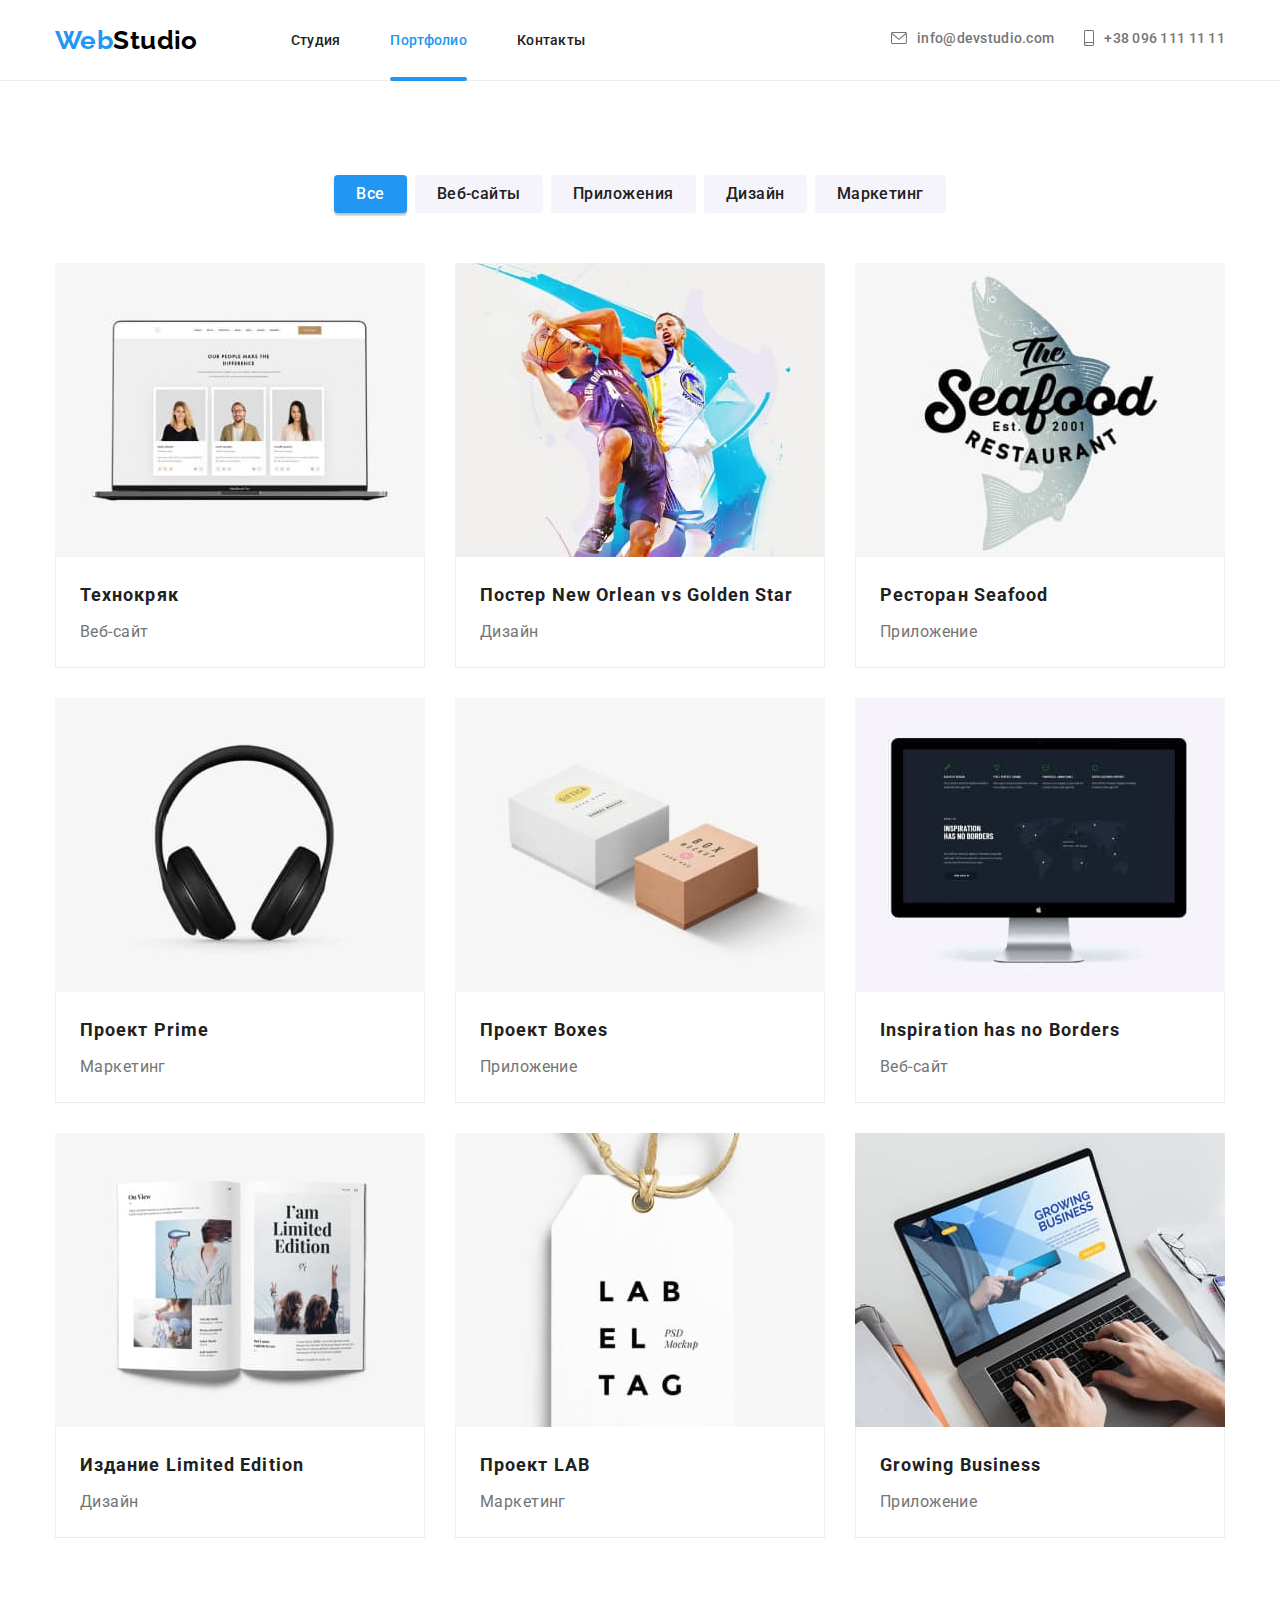
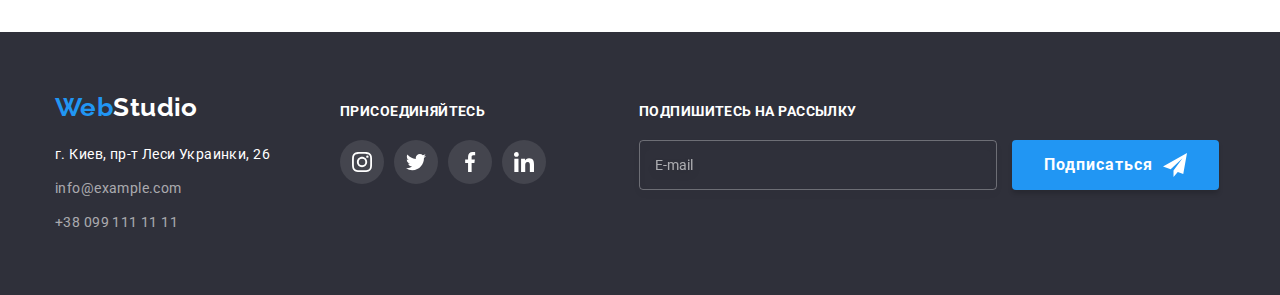
==== portfolio.html @ 34c6ae7d "cloned hw7" ====
<!DOCTYPE html>
<html lang="en">
  <head>
    <meta charset="UTF-8" />
    <meta http-equiv="X-UA-Compatible" content="IE=edge" />
    <meta name="viewport" content="width=device-width, initial-scale=1.0" />
    <title>Portfolio</title>
    <link rel="preconnect" href="https://fonts.googleapis.com" />
    <link rel="preconnect" href="https://fonts.gstatic.com" crossorigin />
    <link
      href="https://fonts.googleapis.com/css2?family=Raleway:wght@700&family=Roboto:wght@400;500;700;900&display=swap"
      rel="stylesheet"
    />
    <link
      rel="stylesheet"
      href="https://cdnjs.cloudflare.com/ajax/libs/modern-normalize/1.1.0/modern-normalize.min.css"
    />
    <link rel="stylesheet" href="./css/portfolio.min.css" />
  </head>
  <body>
    <!-- header -->
    <header class="header">
      <div class="container container-flex">
        <!-- logo and navigation-->
        <nav class="nav container-flex">
          <a class="logo" href="./index.html"
            ><span class="logo_accent">Web</span>Studio</a
          >

          <ul class="nav__list list">
            <li class="nav__item">
              <a class="nav__link" href="./index.html">Студия</a>
            </li>
            <li class="nav__item">
              <a class="nav__link nav__link_current" href="./portfolio.html"
                >Портфолио</a
              >
            </li>
            <li class="nav__item">
              <a class="nav__link" href="#">Контакты</a>
            </li>
          </ul>
        </nav>

        <!-- contacts -->
        <ul class="contacts list">
          <li class="contacts__item">
            <a class="contacts__link" href="mailto:info@devstudio.com">
              <svg class="contacts__icon" width="16" height="12">
                <use href="./images/symbol-defs.svg#envelope"></use>
              </svg>
              info@devstudio.com</a
            >
          </li>
          <li class="contacts__item">
            <a class="contacts__link" href="tel:+380961111111"
              ><svg class="contacts__icon" width="10" height="16">
                <use href="./images/symbol-defs.svg#smartphone"></use>
              </svg>
              +38 096 111 11 11</a
            >
          </li>
        </ul>
      </div>
    </header>

    <!-- main -->
    <main>
      <section class="section">
        <div class="container">
          <h1 class="visually-hidden">Портфолио</h1>
          <!-- filter buttons -->
          <ul class="filter__list list flex-cards">
            <li class="filter__item">
              <button class="button button_secondary active" type="button">
                Все
              </button>
            </li>
            <li class="filter__item">
              <button class="button button_secondary" type="button">
                Веб-сайты
              </button>
            </li>
            <li class="filter__item">
              <button class="button button_secondary" type="button">
                Приложения
              </button>
            </li>
            <li class="filter__item">
              <button class="button button_secondary" type="button">
                Дизайн
              </button>
            </li>
            <li class="filter__item">
              <button class="button button_secondary" type="button">
                Маркетинг
              </button>
            </li>
          </ul>

          <!-- galery -->
          <ul class="galery__list list flex-cards">
            <li class="galery__item">
              <a class="galery__link" href="">
                <div class="galery__thumb">
                  <img
                    class="galery__img"
                    src="./images/portfolio/img-technokryak.jpg"
                    alt="Ноутбук с открытым веб-сайтом Технокряк"
                    width="370"
                  />
                  <div class="galery__overlay overlay-galery">
                    <p class="overlay-galery__text">
                      Ресурс предлагает комплексные предложения с разным уровнем
                      функционала и сервисов. Все это позволит посетителю
                      получить исчерпывающие сведения о компании или частном
                      лице.
                    </p>
                  </div>
                </div>
                <div class="galery__desc">
                  <h2 class="galery__title">Технокряк</h2>
                  <p class="galery__text">Веб-сайт</p>
                </div>
              </a>
            </li>
            <li class="galery__item">
              <a class="galery__link" href="">
                <div class="galery__thumb">
                  <img
                    class="galery__img"
                    src="./images/portfolio/img-poster-new-orlean.jpg"
                    alt="Два баскетболиста из Нового Орлеана и Голден Стар борятся за мяч"
                    width="370"
                  />
                  <div class="galery__overlay overlay-galery">
                    <p class="overlay-galery__text">
                      Lorem ipsum dolor, sit amet consectetur adipisicing elit.
                      Impedit eveniet molestias saepe eius laborum, autem,
                      ducimus incidunt consequatur, voluptatem mollitia nisi?
                    </p>
                  </div>
                </div>
                <div class="galery__desc">
                  <h2 class="galery__title">
                    Постер New Orlean vs Golden Star
                  </h2>
                  <p class="galery__text">Дизайн</p>
                </div>
              </a>
            </li>
            <li class="galery__item">
              <a class="galery__link" href="">
                <div class="galery__thumb">
                  <img
                    class="galery__img"
                    src="./images/portfolio/img-seafood.jpg"
                    alt="Логотип ресторана Seafood на фоне рыбы"
                    width="370"
                  />
                  <div class="galery__overlay overlay-galery">
                    <p class="overlay-galery__text">
                      Lorem ipsum dolor sit, amet consectetur adipisicing elit.
                      Dignissimos facere quaerat ratione nam aut voluptatibus
                      maxime, magnam error recusandae ad! Quasi dignissimos
                      harum possimus eius?
                    </p>
                  </div>
                </div>
                <div class="galery__desc">
                  <h2 class="galery__title">Ресторан Seafood</h2>
                  <p class="galery__text">Приложение</p>
                </div>
              </a>
            </li>
            <li class="galery__item">
              <a class="galery__link" href="">
                <div class="galery__thumb">
                  <img
                    class="galery__img"
                    src="./images/portfolio/img-prime.jpg"
                    alt="Черные накладные наушники"
                    width="370"
                  />
                  <div class="galery__overlay overlay-galery">
                    <p class="overlay-galery__text">
                      Ресурс предлагает комплексные предложения с разным уровнем
                      функционала и сервисов. Все это позволит посетителю
                      получить исчерпывающие сведения о компании или частном
                      лице.
                    </p>
                  </div>
                </div>
                <div class="galery__desc">
                  <h2 class="galery__title">Проект Prime</h2>
                  <p class="galery__text">Маркетинг</p>
                </div>
              </a>
            </li>
            <li class="galery__item">
              <a class="galery__link" href="">
                <div class="galery__thumb">
                  <img
                    class="galery__img"
                    src="./images/portfolio/img-boxes.jpg"
                    alt="Две коробки Boxes, белая и коричневая"
                    width="370"
                  />
                  <div class="galery__overlay overlay-galery">
                    <p class="overlay-galery__text">
                      Ресурс предлагает комплексные предложения с разным уровнем
                      функционала и сервисов. Все это позволит посетителю
                      получить исчерпывающие сведения о компании или частном
                      лице.
                    </p>
                  </div>
                </div>
                <div class="galery__desc">
                  <h2 class="galery__title">Проект Boxes</h2>
                  <p class="galery__text">Приложение</p>
                </div>
              </a>
            </li>
            <li class="galery__item">
              <a class="galery__link" href="">
                <div class="galery__thumb">
                  <img
                    class="galery__img"
                    src="./images/portfolio/img-inspiration.jpg"
                    alt="Моноблок с открым веб-сайтом Inspiration has no Borders"
                    width="370"
                  />
                  <div class="galery__overlay overlay-galery">
                    <p class="overlay-galery__text">
                      Ресурс предлагает комплексные предложения с разным уровнем
                      функционала и сервисов. Все это позволит посетителю
                      получить исчерпывающие сведения о компании или частном
                      лице.
                    </p>
                  </div>
                </div>
                <div class="galery__desc">
                  <h2 class="galery__title">Inspiration has no Borders</h2>
                  <p class="galery__text">Веб-сайт</p>
                </div>
              </a>
            </li>
            <li class="galery__item">
              <a class="galery__link" href="">
                <div class="galery__thumb">
                  <img
                    class="galery__img"
                    src="./images/portfolio/img-limited-edition.jpg"
                    alt="Разворот журнала Limited Edition"
                    width="370"
                  />
                  <div class="galery__overlay overlay-galery">
                    <p class="overlay-galery__text">
                      Ресурс предлагает комплексные предложения с разным уровнем
                      функционала и сервисов. Все это позволит посетителю
                      получить исчерпывающие сведения о компании или частном
                      лице.
                    </p>
                  </div>
                </div>
                <div class="galery__desc">
                  <h2 class="galery__title">Издание Limited Edition</h2>
                  <p class="galery__text">Дизайн</p>
                </div>
              </a>
            </li>
            <li class="galery__item">
              <a class="galery__link" href="">
                <div class="galery__thumb">
                  <img
                    class="galery__img"
                    src="./images/portfolio/img-lab.jpg"
                    alt="Белая бирка LAB EL TAG"
                    width="370"
                  />
                  <div class="galery__overlay overlay-galery">
                    <p class="overlay-galery__text">
                      Lorem ipsum dolor sit amet consectetur adipisicing elit.
                      Mollitia asperiores optio dicta dolorem veritatis
                      provident nemo illo, velit perspiciatis nobis id eos,
                      repellat inventore ipsa.
                    </p>
                  </div>
                </div>
                <div class="galery__desc">
                  <h2 class="galery__title">Проект LAB</h2>
                  <p class="galery__text">Маркетинг</p>
                </div>
              </a>
            </li>
            <li class="galery__item">
              <a class="galery__link" href="">
                <div class="galery__thumb">
                  <img
                    class="galery__img"
                    src="./images/portfolio/img-growing.jpg"
                    alt="Человек работает за ноутбуком с открытым приложением Growing Business"
                    width="370"
                  />
                  <div class="galery__overlay overlay-galery">
                    <p class="overlay-galery__text">
                      Lorem ipsum dolor sit amet consectetur adipisicing elit.
                      Asperiores vero, molestiae dolores doloribus pariatur iste
                      atque quam tempore deleniti earum?
                    </p>
                  </div>
                </div>
                <div class="galery__desc">
                  <h2 class="galery__title">Growing Business</h2>
                  <p class="galery__text">Приложение</p>
                </div>
              </a>
            </li>
          </ul>
        </div>
      </section>
    </main>

    <!-- footer -->
    <footer class="footer">
      <div class="container container-flex container-footer">
        <!-- logo-footer -->
        <div class="address-wrapper">
          <a class="logo footer__logo" href="/"
            ><span class="logo_accent">Web</span>Studio</a
          >

          <!-- contact information -->
          <address class="address">
            <ul class="address__list list">
              <li class="address__item">
                <a
                  class="address__link address__link_geo"
                  href="https://goo.gl/maps/iMKgxrzqZL7RTVhf6"
                  target="_blank"
                  rel="noopener noreferrer"
                >
                  г. Киев, пр-т Леси Украинки, 26</a
                >
              </li>
              <li class="address__item">
                <a
                  class="address__link address__link_cont"
                  href="mailto:info@example.com"
                  >info@example.com</a
                >
              </li>
              <li class="address__item">
                <a
                  class="address__link address__link_cont"
                  href="tel:+380991111111"
                  >+38 099 111 11 11</a
                >
              </li>
            </ul>
          </address>
        </div>

        <!-- join -->
        <div class="join">
          <b class="join__title">ПРИСОЕДИНЯЙТЕСЬ</b>
          <ul class="socials footer__socials list">
            <li class="socials__item">
              <a class="socials__link socials__link_footer" href="#">
                <svg class="socials__icon socials__icon_footer">
                  <use href="./images/symbol-defs.svg#instagram"></use>
                </svg>
              </a>
            </li>
            <li class="socials__item">
              <a class="socials__link socials__link_footer" href="#">
                <svg class="socials__icon socials__icon_footer">
                  <use href="./images/symbol-defs.svg#twitter"></use>
                </svg>
              </a>
            </li>
            <li class="socials__item">
              <a class="socials__link socials__link_footer" href="#">
                <svg class="socials__icon socials__icon_footer">
                  <use href="./images/symbol-defs.svg#facebook"></use>
                </svg>
              </a>
            </li>
            <li class="socials__item">
              <a class="socials__link socials__link_footer" href="#">
                <svg class="socials__icon socials__icon_footer">
                  <use href="./images/symbol-defs.svg#linkedin"></use>
                </svg>
              </a>
            </li>
          </ul>
        </div>

        <!-- subscribe -->
        <form class="subscribe">
          <b class="join__title subscribe-title">Подпишитесь на рассылку</b>
          <label class="visually-hidden" for="subscribe_mail">E-mail</label>
          <input
            class="subscribe__input"
            name="subscribe_mail"
            id="subscribe_mail"
            type="email"
            required
            placeholder="E-mail"
          />
          <button class="button button_primary subscribe-button" type="submit">
            Подписаться
            <svg class="subscribe-button__icon" width="24" height="24">
              <use href="./images/symbol-defs.svg#plane"></use>
            </svg>
          </button>
        </form>
      </div>
    </footer>
  </body>
</html>
---- css/portfolio.min.css ----
:root{--primary-text-color: #757575;--secondary-text-color: #212121;--accent-color: #2196f3;--main-white-color: #ffffff;--primary-background-color: #2f303a;--secondary-background-color: #f5f4fa;--address-cont-color: rgba(255, 255, 255, 0.6);--primary-logo-color: #000000;--header-border: #ececec;--socials-color: #afb1b8;--timing-function: 250ms cubic-bezier(0.4, 0, 0.2, 1)}.visually-hidden{position:absolute;width:1px;height:1px;margin:-1px;border:0;padding:0;white-space:nowrap;clip-path:inset(100%);clip:rect(0 0 0 0);overflow:hidden}body{font-family:"Roboto",roboto,-apple-system,BlinkMacSystemFont,avenir next,avenir,segoe ui,helvetica neue,helvetica,Cantarell,Ubuntu,noto,arial,sans-serif;font-size:14px;letter-spacing:.03em;background-color:var(--main-white-color);color:var(--primary-text-color)}p,h1,h2,h3{margin:0;padding:0;border:0}.list{margin-top:0;margin-bottom:0;padding-left:0;list-style:none}.flex-cards{display:flex;flex-wrap:wrap;gap:30px}.container{width:1200px;margin:0 auto;padding:0 15px}.container-flex{display:flex;align-items:center}.section{padding:94px 0}.section-title{margin-bottom:50px;font-weight:700;font-size:36px;line-height:1.1666666667;text-align:center;color:var(--secondary-text-color)}.backdrop{position:fixed;top:0;left:0;width:100%;height:100%;overflow-y:scroll;opacity:1;background-color:rgba(0,0,0,.4);transition:opacity var(--timing-function),visibility var(--timing-function)}.backdrop.is-hidden{opacity:0;visibility:hidden;pointer-events:none}.modal{position:absolute;top:50%;left:50%;transform:translate(-50%, -50%) scale(1);width:528px;min-height:581px;background-color:#fff;box-shadow:0px 1px 3px rgba(0,0,0,.12),0px 1px 1px rgba(0,0,0,.14),0px 2px 1px rgba(0,0,0,.2);border-radius:4px;transition:transform var(--timing-function)}.backdrop.is-hidden .modal{transform:translate(-50%, -50%) scale(1.1)}.callback-form{padding:40px}.callback-form__title{display:inline-block;margin-bottom:12px;font-weight:700;font-size:20px;line-height:1.5;text-align:center;color:var(--secondary-text-color)}.callback-form__item{position:relative;margin-bottom:10px;display:flex;flex-direction:column}.callback-form__label{width:100%;margin-bottom:4px;font-weight:400;font-size:12px;line-height:1.1666666667;letter-spacing:.01em;color:var(--primary-text-color)}.callback-form__icon{position:absolute;bottom:11px;left:12px;fill:var(--secondary-text-color);transition:fill var(--timing-function)}.callback-form__input:focus+.callback-form__icon{fill:#2196f3}.callback-form__input{width:100%;padding:12px 16px 12px 42px;border:1px solid rgba(33,33,33,.2);border-radius:4px;transition:border-color var(--timing-function)}.callback-form__input:focus{border-color:var(--accent-color);outline:rgba(0,0,0,0)}.callback-form__textarea{resize:none;padding-left:16px}.callback-form__textarea::placeholder{font-size:14px;line-height:1.1428571429;letter-spacing:.01em;color:rgba(117,117,117,.5)}.policy-checkbox{flex-direction:row;align-items:center;margin-top:20px}.callback-form__check-icon{position:absolute;top:50%;left:13px;transform:translateY(-50%);width:16px;height:15px;cursor:pointer;opacity:0;transition:opacity var(--timing-function)}.policy-checkbox__input:checked+.policy-checkbox__label>.callback-form__check-icon{opacity:1}.policy-checkbox__label{display:inline-flex;align-items:center;margin:0;padding-left:13px;font-size:14px;line-height:1.7142857143;color:var(--primary-text-color)}.policy-checkbox__label::before{content:"";display:inline-block;width:16px;height:15px;margin-right:8.38px;border:1.8px solid var(--secondary-text-color);border-radius:2px;transition:border-color var(--timing-function)}.policy-checkbox__input:checked+.policy-checkbox__label::before{border-color:var(--accent-color)}.policy-checkbox__input:focus-visible~.policy-checkbox__label::before{outline:2px solid rgba(5,34,195,.7)}.policy-checkbox__link{position:relative;padding-left:3.5px;border-bottom:1px solid var(--accent-color);color:var(--accent-color);font-size:14px;line-height:1.7142857143;text-decoration:none;transition:color var(--timing-function)}.policy-checkbox__link:hover,.policy-checkbox__link:focus{color:var(--secondary-text-color)}.policy-checkbox__link:before{content:"";position:absolute;left:0;bottom:-2px;display:block;width:100%;height:4px;background-color:var(--main-white-color);transform-origin:center;transform:scale(1);transition:transform var(--timing-function)}.policy-checkbox__link:hover:before,.policy-checkbox__link:focus:before{transform:scale(0)}.button{display:inline-block;font-family:inherit;font-weight:700;font-size:16px;line-height:1.875;text-align:center;letter-spacing:.06em;color:var(--secondary-text-color);background-color:var(--main-white-color);border:none;border-radius:4px;cursor:pointer}.button_primary{padding:10px 32px;color:var(--main-white-color);background-color:var(--accent-color);box-shadow:0px 4px 4px rgba(0,0,0,.15);transition:box-shadow var(--timing-function),background-color var(--timing-function)}.button_primary:hover,.button_primary:focus{background-color:#188ce8;box-shadow:0px 4px 4px rgba(0,0,0,.25)}.button_secondary{padding:6px 22px;font-weight:500;font-size:16px;line-height:1.625;text-align:center;letter-spacing:.03em;color:var(--secondary-text-color);background-color:var(--secondary-background-color);transition:box-shadow var(--timing-function),background-color var(--timing-function),color var(--timing-function)}.button_secondary:hover,.button_secondary:focus{color:var(--main-white-color);background-color:var(--accent-color);box-shadow:0px 3px 1px rgba(0,0,0,.1),0px 1px 2px rgba(0,0,0,.08),0px 2px 2px rgba(0,0,0,.12)}.button_secondary.active{color:var(--main-white-color);background-color:var(--accent-color);box-shadow:0px 3px 1px rgba(0,0,0,.1),0px 1px 2px rgba(0,0,0,.08),0px 2px 2px rgba(0,0,0,.12)}.modal__close-btn{position:absolute;top:8px;right:8px;display:flex;align-items:center;justify-content:center;height:30px;width:30px;padding:0;background-color:rgba(0,0,0,0);border:1px solid rgba(0,0,0,.1);border-radius:50px;cursor:pointer;transition:fill var(--timing-function)}.modal__close-btn:hover,.modal__close-btn:focus{fill:var(--accent-color)}.modal__button{display:flex;margin-top:30px;margin-right:auto;margin-left:auto;padding-left:55px;padding-right:55px}.socials{display:flex;justify-content:center;gap:10px;margin-top:16px}.socials__link{display:inline-flex;align-items:center;justify-content:center;width:44px;height:44px;border-radius:50%;transition:background-color var(--timing-function),fill var(--timing-function)}.socials__link:hover,.socials__link:focus{background-color:var(--accent-color);fill:var(--main-white-color)}.socials__link:hover .socials__icon,.socials__link:focus .socials__icon{fill:var(--main-white-color)}.socials__icon{width:20px;height:20px;fill:var(--socials-color)}.footer__socials{margin-top:20px}.socials__link_footer{background-color:rgba(255,255,255,.1);transition:background-color var(--timing-function)}.socials__link_footer:hover,.socials__link_footer:focus{background-color:var(--accent-color)}.socials__icon_footer{fill:var(--main-white-color)}.logo{text-decoration:none;font-family:"Raleway",roboto,-apple-system,BlinkMacSystemFont,avenir next,avenir,segoe ui,helvetica neue,helvetica,Cantarell,Ubuntu,noto,arial,sans-serif;font-weight:700;font-size:26px;line-height:1.1923076923;color:var(--primary-logo-color)}.footer__logo{color:var(--main-white-color)}.logo_accent{color:var(--accent-color)}.header{border-bottom:1px solid var(--header-border)}.nav__list{display:flex;margin-left:93px}.nav__item:not(:last-child){margin-right:50px}.nav__link{display:block;padding-top:32px;padding-bottom:32px;text-decoration:none;font-weight:500;font-size:14px;line-height:1.1428571429;letter-spacing:.02em;color:var(--secondary-text-color);transition:color var(--timing-function)}.nav__link:hover,.nav__link:focus{color:var(--accent-color)}.nav__link_current{position:relative;color:var(--accent-color)}.nav__link_current::after{content:"";position:absolute;right:0;bottom:-1px;width:100%;height:4px;background-color:var(--accent-color);border-radius:2px}.contacts{display:flex;margin-left:auto}.contacts__item:not(:last-child){margin-right:30px}.contacts__link{display:inline-flex;align-items:center;text-decoration:none;font-weight:500;font-size:14px;line-height:1.1428571429;letter-spacing:.02em;color:var(--primary-text-color);transition:color var(--timing-function)}.contacts__link:hover,.contacts__link:focus{color:var(--accent-color)}.contacts__icon{margin-right:10px;fill:#757575;transition:fill var(--timing-function)}.contacts__link:hover .contacts__icon,.contacts__link:focus .contacts__icon{fill:#2196f3}.filter__list{gap:8px;justify-content:center;margin-bottom:50px}.galery__link{flex-basis:calc((100% - 60px)/3);transition:box-shadow var(--timing-function)}.galery__link{display:block;text-decoration:none}.galery__link:hover,.galery__link:focus{box-shadow:0px 1px 1px rgba(0,0,0,.12),0px 4px 4px rgba(0,0,0,.06),1px 4px 6px rgba(0,0,0,.16)}.galery__thumb{position:relative;overflow:hidden}.galery__img{display:block}.galery__overlay{position:absolute;bottom:-1px;left:0;display:flex;justify-content:center;align-items:center;width:100%;height:calc(100% + 1px);padding:24px;background:rgba(33,150,243,.9);transform:translateY(100%);transition:transform var(--timing-function)}.galery__link:hover .galery__overlay,.galery__link:focus .galery__overlay{transform:translateY(0)}.overlay-galery__text{font-weight:400;font-size:18px;line-height:1.5555555556;color:var(--main-white-color)}.galery__desc{padding:20px 24px;border:1px solid #eee;border-top:none}.galery__title{margin-bottom:4px;font-size:18px;line-height:2;letter-spacing:.06em;color:var(--secondary-text-color)}.galery__text{font-size:16px;line-height:1.875;color:var(--primary-text-color)}.footer{padding:60px 0;background-color:#000;background-color:var(--primary-background-color)}.container-footer{align-items:baseline}.address{margin-top:20px}.address__item:not(:last-child){margin-bottom:10px}.address__link{text-decoration:none;line-height:1.71;font-style:normal;color:var(--address-cont-color);transition:color var(--timing-function)}.address__link_geo{color:var(--main-white-color)}.address__link_cont:hover,.address__link_cont:focus{color:var(--accent-color)}.join{margin-left:70px;margin-right:93px;margin-bottom:40px}.join__title{margin-bottom:20px;line-height:1.14;text-transform:uppercase;color:#fff}.subscribe-title{display:block}.subscribe__input{width:358px;height:50px;padding:15px;margin-right:12px;color:var(--main-white-color);background-color:rgba(0,0,0,0);border:1px solid rgba(255,255,255,.3);filter:drop-shadow(0px 4px 4px rgba(0, 0, 0, 0.15));border-radius:4px}.subscribe__input::placeholder{line-height:1.25;color:rgba(255,255,255,.6)}.subscribe-button{display:inline-flex;align-items:center;font-weight:700;font-size:16px;line-height:1.875;letter-spacing:.06em;color:var(--main-white-color)}.subscribe-button__icon{margin-left:10px}/*# sourceMappingURL=portfolio.min.css.map */
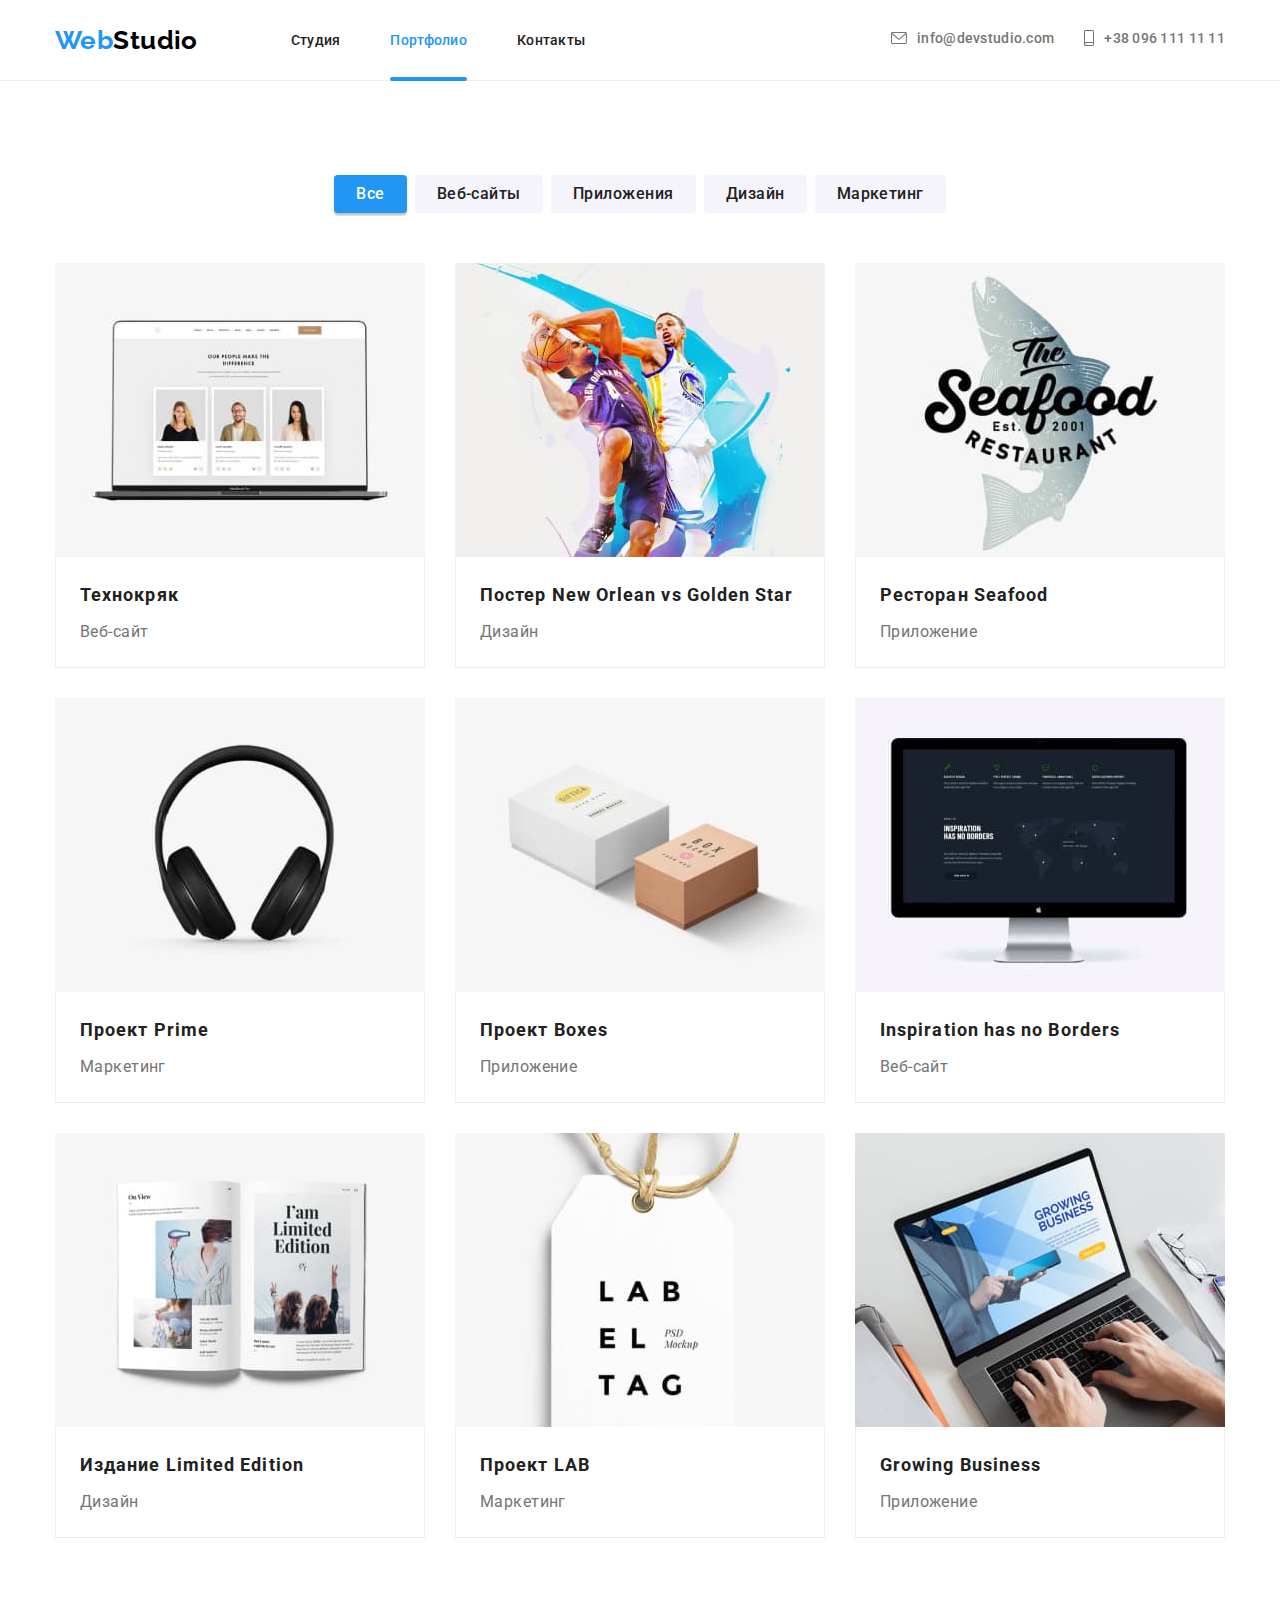
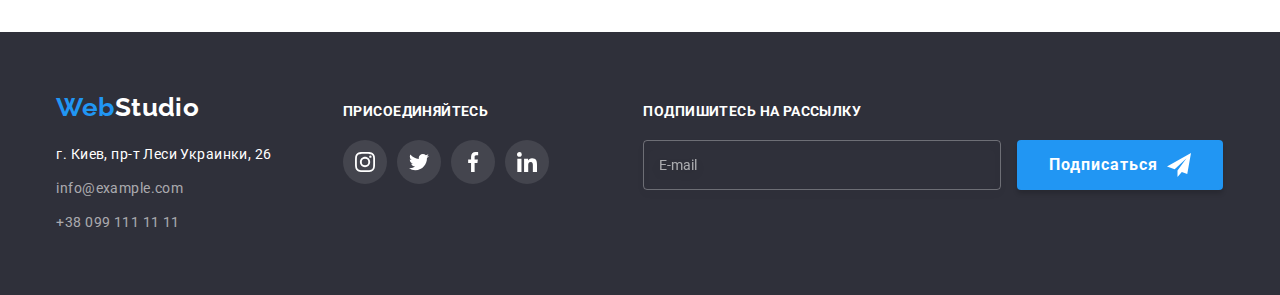
==== commit 4467635a: "add adaptive design" ====
--- a/portfolio.html
+++ b/portfolio.html
@@ -20,9 +20,9 @@
   <body>
     <!-- header -->
     <header class="header">
-      <div class="container container-flex">
+      <div class="container header__container container-flex">
         <!-- logo and navigation-->
-        <nav class="nav container-flex">
+        <nav class="nav">
           <a class="logo" href="./index.html"
             ><span class="logo_accent">Web</span>Studio</a
           >
@@ -61,6 +61,70 @@
             >
           </li>
         </ul>
+
+        <input class="visually-hidden" type="checkbox" id="checkbox" />
+        <label class="burger" for="checkbox">
+          <span class="line top"> </span>
+          <span class="line center"> </span>
+          <span class="line bottom"> </span>
+
+          <!-- ========Burger Menu=========== -->
+          <div class="burger-menu">
+            <nav class="burger-nav">
+              <ul class="burger-nav__list list">
+                <li class="burger-nav__item">
+                  <a class="burger-nav__link link" href="./index.html"
+                    >Студия</a
+                  >
+                </li>
+                <li class="burger-nav__item">
+                  <a
+                    class="burger-nav__link burger-nav__link_current link"
+                    href="./portfolio.html"
+                    >Портфолио</a
+                  >
+                </li>
+                <li class="burger-nav__item">
+                  <a class="burger-nav__link link" href="#">Контакты</a>
+                </li>
+              </ul>
+            </nav>
+
+            <ul class="burger-contacts list">
+              <li class="burger-contacts__item">
+                <a
+                  class="burger-contacts__link_phone link"
+                  href="tel:+380961111111"
+                >
+                  +38 096 111 11 11</a
+                >
+              </li>
+              <li class="burger-contacts__item">
+                <a
+                  class="burger-contacts__link_mail link"
+                  href="mailto:info@devstudio.com"
+                >
+                  info@devstudio.com</a
+                >
+              </li>
+            </ul>
+
+            <ul class="burger-socials">
+              <li class="burger-socials__item list">
+                <a class="link burger-socials__link" href="">Instagram</a>
+              </li>
+              <li class="burger-socials__item list">
+                <a class="link burger-socials__link" href="">Twitter</a>
+              </li>
+              <li class="burger-socials__item list">
+                <a class="link burger-socials__link" href="">Facebook</a>
+              </li>
+              <li class="burger-socials__item list">
+                <a class="link burger-socials__link" href="">LinkedIn</a>
+              </li>
+            </ul>
+          </div>
+        </label>
       </div>
     </header>
 
@@ -70,7 +134,7 @@
         <div class="container">
           <h1 class="visually-hidden">Портфолио</h1>
           <!-- filter buttons -->
-          <ul class="filter__list list flex-cards">
+          <ul class="filter__list list">
             <li class="filter__item">
               <button class="button button_secondary active" type="button">
                 Все
@@ -107,7 +171,6 @@
                     class="galery__img"
                     src="./images/portfolio/img-technokryak.jpg"
                     alt="Ноутбук с открытым веб-сайтом Технокряк"
-                    width="370"
                   />
                   <div class="galery__overlay overlay-galery">
                     <p class="overlay-galery__text">
@@ -131,7 +194,6 @@
                     class="galery__img"
                     src="./images/portfolio/img-poster-new-orlean.jpg"
                     alt="Два баскетболиста из Нового Орлеана и Голден Стар борятся за мяч"
-                    width="370"
                   />
                   <div class="galery__overlay overlay-galery">
                     <p class="overlay-galery__text">
@@ -156,7 +218,6 @@
                     class="galery__img"
                     src="./images/portfolio/img-seafood.jpg"
                     alt="Логотип ресторана Seafood на фоне рыбы"
-                    width="370"
                   />
                   <div class="galery__overlay overlay-galery">
                     <p class="overlay-galery__text">
@@ -180,7 +241,6 @@
                     class="galery__img"
                     src="./images/portfolio/img-prime.jpg"
                     alt="Черные накладные наушники"
-                    width="370"
                   />
                   <div class="galery__overlay overlay-galery">
                     <p class="overlay-galery__text">
@@ -204,7 +264,6 @@
                     class="galery__img"
                     src="./images/portfolio/img-boxes.jpg"
                     alt="Две коробки Boxes, белая и коричневая"
-                    width="370"
                   />
                   <div class="galery__overlay overlay-galery">
                     <p class="overlay-galery__text">
@@ -228,7 +287,6 @@
                     class="galery__img"
                     src="./images/portfolio/img-inspiration.jpg"
                     alt="Моноблок с открым веб-сайтом Inspiration has no Borders"
-                    width="370"
                   />
                   <div class="galery__overlay overlay-galery">
                     <p class="overlay-galery__text">
@@ -252,7 +310,6 @@
                     class="galery__img"
                     src="./images/portfolio/img-limited-edition.jpg"
                     alt="Разворот журнала Limited Edition"
-                    width="370"
                   />
                   <div class="galery__overlay overlay-galery">
                     <p class="overlay-galery__text">
@@ -276,7 +333,6 @@
                     class="galery__img"
                     src="./images/portfolio/img-lab.jpg"
                     alt="Белая бирка LAB EL TAG"
-                    width="370"
                   />
                   <div class="galery__overlay overlay-galery">
                     <p class="overlay-galery__text">
@@ -300,7 +356,6 @@
                     class="galery__img"
                     src="./images/portfolio/img-growing.jpg"
                     alt="Человек работает за ноутбуком с открытым приложением Growing Business"
-                    width="370"
                   />
                   <div class="galery__overlay overlay-galery">
                     <p class="overlay-galery__text">
--- a/css/portfolio.min.css
+++ b/css/portfolio.min.css
@@ -1 +1 @@
-:root{--primary-text-color: #757575;--secondary-text-color: #212121;--accent-color: #2196f3;--main-white-color: #ffffff;--primary-background-color: #2f303a;--secondary-background-color: #f5f4fa;--address-cont-color: rgba(255, 255, 255, 0.6);--primary-logo-color: #000000;--header-border: #ececec;--socials-color: #afb1b8;--timing-function: 250ms cubic-bezier(0.4, 0, 0.2, 1)}.visually-hidden{position:absolute;width:1px;height:1px;margin:-1px;border:0;padding:0;white-space:nowrap;clip-path:inset(100%);clip:rect(0 0 0 0);overflow:hidden}body{font-family:"Roboto",roboto,-apple-system,BlinkMacSystemFont,avenir next,avenir,segoe ui,helvetica neue,helvetica,Cantarell,Ubuntu,noto,arial,sans-serif;font-size:14px;letter-spacing:.03em;background-color:var(--main-white-color);color:var(--primary-text-color)}p,h1,h2,h3{margin:0;padding:0;border:0}.list{margin-top:0;margin-bottom:0;padding-left:0;list-style:none}.flex-cards{display:flex;flex-wrap:wrap;gap:30px}.container{width:1200px;margin:0 auto;padding:0 15px}.container-flex{display:flex;align-items:center}.section{padding:94px 0}.section-title{margin-bottom:50px;font-weight:700;font-size:36px;line-height:1.1666666667;text-align:center;color:var(--secondary-text-color)}.backdrop{position:fixed;top:0;left:0;width:100%;height:100%;overflow-y:scroll;opacity:1;background-color:rgba(0,0,0,.4);transition:opacity var(--timing-function),visibility var(--timing-function)}.backdrop.is-hidden{opacity:0;visibility:hidden;pointer-events:none}.modal{position:absolute;top:50%;left:50%;transform:translate(-50%, -50%) scale(1);width:528px;min-height:581px;background-color:#fff;box-shadow:0px 1px 3px rgba(0,0,0,.12),0px 1px 1px rgba(0,0,0,.14),0px 2px 1px rgba(0,0,0,.2);border-radius:4px;transition:transform var(--timing-function)}.backdrop.is-hidden .modal{transform:translate(-50%, -50%) scale(1.1)}.callback-form{padding:40px}.callback-form__title{display:inline-block;margin-bottom:12px;font-weight:700;font-size:20px;line-height:1.5;text-align:center;color:var(--secondary-text-color)}.callback-form__item{position:relative;margin-bottom:10px;display:flex;flex-direction:column}.callback-form__label{width:100%;margin-bottom:4px;font-weight:400;font-size:12px;line-height:1.1666666667;letter-spacing:.01em;color:var(--primary-text-color)}.callback-form__icon{position:absolute;bottom:11px;left:12px;fill:var(--secondary-text-color);transition:fill var(--timing-function)}.callback-form__input:focus+.callback-form__icon{fill:#2196f3}.callback-form__input{width:100%;padding:12px 16px 12px 42px;border:1px solid rgba(33,33,33,.2);border-radius:4px;transition:border-color var(--timing-function)}.callback-form__input:focus{border-color:var(--accent-color);outline:rgba(0,0,0,0)}.callback-form__textarea{resize:none;padding-left:16px}.callback-form__textarea::placeholder{font-size:14px;line-height:1.1428571429;letter-spacing:.01em;color:rgba(117,117,117,.5)}.policy-checkbox{flex-direction:row;align-items:center;margin-top:20px}.callback-form__check-icon{position:absolute;top:50%;left:13px;transform:translateY(-50%);width:16px;height:15px;cursor:pointer;opacity:0;transition:opacity var(--timing-function)}.policy-checkbox__input:checked+.policy-checkbox__label>.callback-form__check-icon{opacity:1}.policy-checkbox__label{display:inline-flex;align-items:center;margin:0;padding-left:13px;font-size:14px;line-height:1.7142857143;color:var(--primary-text-color)}.policy-checkbox__label::before{content:"";display:inline-block;width:16px;height:15px;margin-right:8.38px;border:1.8px solid var(--secondary-text-color);border-radius:2px;transition:border-color var(--timing-function)}.policy-checkbox__input:checked+.policy-checkbox__label::before{border-color:var(--accent-color)}.policy-checkbox__input:focus-visible~.policy-checkbox__label::before{outline:2px solid rgba(5,34,195,.7)}.policy-checkbox__link{position:relative;padding-left:3.5px;border-bottom:1px solid var(--accent-color);color:var(--accent-color);font-size:14px;line-height:1.7142857143;text-decoration:none;transition:color var(--timing-function)}.policy-checkbox__link:hover,.policy-checkbox__link:focus{color:var(--secondary-text-color)}.policy-checkbox__link:before{content:"";position:absolute;left:0;bottom:-2px;display:block;width:100%;height:4px;background-color:var(--main-white-color);transform-origin:center;transform:scale(1);transition:transform var(--timing-function)}.policy-checkbox__link:hover:before,.policy-checkbox__link:focus:before{transform:scale(0)}.button{display:inline-block;font-family:inherit;font-weight:700;font-size:16px;line-height:1.875;text-align:center;letter-spacing:.06em;color:var(--secondary-text-color);background-color:var(--main-white-color);border:none;border-radius:4px;cursor:pointer}.button_primary{padding:10px 32px;color:var(--main-white-color);background-color:var(--accent-color);box-shadow:0px 4px 4px rgba(0,0,0,.15);transition:box-shadow var(--timing-function),background-color var(--timing-function)}.button_primary:hover,.button_primary:focus{background-color:#188ce8;box-shadow:0px 4px 4px rgba(0,0,0,.25)}.button_secondary{padding:6px 22px;font-weight:500;font-size:16px;line-height:1.625;text-align:center;letter-spacing:.03em;color:var(--secondary-text-color);background-color:var(--secondary-background-color);transition:box-shadow var(--timing-function),background-color var(--timing-function),color var(--timing-function)}.button_secondary:hover,.button_secondary:focus{color:var(--main-white-color);background-color:var(--accent-color);box-shadow:0px 3px 1px rgba(0,0,0,.1),0px 1px 2px rgba(0,0,0,.08),0px 2px 2px rgba(0,0,0,.12)}.button_secondary.active{color:var(--main-white-color);background-color:var(--accent-color);box-shadow:0px 3px 1px rgba(0,0,0,.1),0px 1px 2px rgba(0,0,0,.08),0px 2px 2px rgba(0,0,0,.12)}.modal__close-btn{position:absolute;top:8px;right:8px;display:flex;align-items:center;justify-content:center;height:30px;width:30px;padding:0;background-color:rgba(0,0,0,0);border:1px solid rgba(0,0,0,.1);border-radius:50px;cursor:pointer;transition:fill var(--timing-function)}.modal__close-btn:hover,.modal__close-btn:focus{fill:var(--accent-color)}.modal__button{display:flex;margin-top:30px;margin-right:auto;margin-left:auto;padding-left:55px;padding-right:55px}.socials{display:flex;justify-content:center;gap:10px;margin-top:16px}.socials__link{display:inline-flex;align-items:center;justify-content:center;width:44px;height:44px;border-radius:50%;transition:background-color var(--timing-function),fill var(--timing-function)}.socials__link:hover,.socials__link:focus{background-color:var(--accent-color);fill:var(--main-white-color)}.socials__link:hover .socials__icon,.socials__link:focus .socials__icon{fill:var(--main-white-color)}.socials__icon{width:20px;height:20px;fill:var(--socials-color)}.footer__socials{margin-top:20px}.socials__link_footer{background-color:rgba(255,255,255,.1);transition:background-color var(--timing-function)}.socials__link_footer:hover,.socials__link_footer:focus{background-color:var(--accent-color)}.socials__icon_footer{fill:var(--main-white-color)}.logo{text-decoration:none;font-family:"Raleway",roboto,-apple-system,BlinkMacSystemFont,avenir next,avenir,segoe ui,helvetica neue,helvetica,Cantarell,Ubuntu,noto,arial,sans-serif;font-weight:700;font-size:26px;line-height:1.1923076923;color:var(--primary-logo-color)}.footer__logo{color:var(--main-white-color)}.logo_accent{color:var(--accent-color)}.header{border-bottom:1px solid var(--header-border)}.nav__list{display:flex;margin-left:93px}.nav__item:not(:last-child){margin-right:50px}.nav__link{display:block;padding-top:32px;padding-bottom:32px;text-decoration:none;font-weight:500;font-size:14px;line-height:1.1428571429;letter-spacing:.02em;color:var(--secondary-text-color);transition:color var(--timing-function)}.nav__link:hover,.nav__link:focus{color:var(--accent-color)}.nav__link_current{position:relative;color:var(--accent-color)}.nav__link_current::after{content:"";position:absolute;right:0;bottom:-1px;width:100%;height:4px;background-color:var(--accent-color);border-radius:2px}.contacts{display:flex;margin-left:auto}.contacts__item:not(:last-child){margin-right:30px}.contacts__link{display:inline-flex;align-items:center;text-decoration:none;font-weight:500;font-size:14px;line-height:1.1428571429;letter-spacing:.02em;color:var(--primary-text-color);transition:color var(--timing-function)}.contacts__link:hover,.contacts__link:focus{color:var(--accent-color)}.contacts__icon{margin-right:10px;fill:#757575;transition:fill var(--timing-function)}.contacts__link:hover .contacts__icon,.contacts__link:focus .contacts__icon{fill:#2196f3}.filter__list{gap:8px;justify-content:center;margin-bottom:50px}.galery__link{flex-basis:calc((100% - 60px)/3);transition:box-shadow var(--timing-function)}.galery__link{display:block;text-decoration:none}.galery__link:hover,.galery__link:focus{box-shadow:0px 1px 1px rgba(0,0,0,.12),0px 4px 4px rgba(0,0,0,.06),1px 4px 6px rgba(0,0,0,.16)}.galery__thumb{position:relative;overflow:hidden}.galery__img{display:block}.galery__overlay{position:absolute;bottom:-1px;left:0;display:flex;justify-content:center;align-items:center;width:100%;height:calc(100% + 1px);padding:24px;background:rgba(33,150,243,.9);transform:translateY(100%);transition:transform var(--timing-function)}.galery__link:hover .galery__overlay,.galery__link:focus .galery__overlay{transform:translateY(0)}.overlay-galery__text{font-weight:400;font-size:18px;line-height:1.5555555556;color:var(--main-white-color)}.galery__desc{padding:20px 24px;border:1px solid #eee;border-top:none}.galery__title{margin-bottom:4px;font-size:18px;line-height:2;letter-spacing:.06em;color:var(--secondary-text-color)}.galery__text{font-size:16px;line-height:1.875;color:var(--primary-text-color)}.footer{padding:60px 0;background-color:#000;background-color:var(--primary-background-color)}.container-footer{align-items:baseline}.address{margin-top:20px}.address__item:not(:last-child){margin-bottom:10px}.address__link{text-decoration:none;line-height:1.71;font-style:normal;color:var(--address-cont-color);transition:color var(--timing-function)}.address__link_geo{color:var(--main-white-color)}.address__link_cont:hover,.address__link_cont:focus{color:var(--accent-color)}.join{margin-left:70px;margin-right:93px;margin-bottom:40px}.join__title{margin-bottom:20px;line-height:1.14;text-transform:uppercase;color:#fff}.subscribe-title{display:block}.subscribe__input{width:358px;height:50px;padding:15px;margin-right:12px;color:var(--main-white-color);background-color:rgba(0,0,0,0);border:1px solid rgba(255,255,255,.3);filter:drop-shadow(0px 4px 4px rgba(0, 0, 0, 0.15));border-radius:4px}.subscribe__input::placeholder{line-height:1.25;color:rgba(255,255,255,.6)}.subscribe-button{display:inline-flex;align-items:center;font-weight:700;font-size:16px;line-height:1.875;letter-spacing:.06em;color:var(--main-white-color)}.subscribe-button__icon{margin-left:10px}/*# sourceMappingURL=portfolio.min.css.map */+:root{--primary-text-color: #757575;--secondary-text-color: #212121;--accent-color: #2196f3;--main-white-color: #ffffff;--primary-background-color: #2f303a;--secondary-background-color: #f5f4fa;--address-cont-color: rgba(255, 255, 255, 0.6);--primary-logo-color: #000000;--header-border: #ececec;--socials-color: #afb1b8;--timing-function: 250ms cubic-bezier(0.4, 0, 0.2, 1)}.visually-hidden{position:absolute;width:1px;height:1px;margin:-1px;border:0;padding:0;white-space:nowrap;clip-path:inset(100%);clip:rect(0 0 0 0);overflow:hidden}body{font-family:"Roboto",roboto,-apple-system,BlinkMacSystemFont,avenir next,avenir,segoe ui,helvetica neue,helvetica,Cantarell,Ubuntu,noto,arial,sans-serif;font-size:14px;letter-spacing:.03em;background-color:var(--main-white-color);color:var(--primary-text-color)}p,h1,h2,h3,ul{margin:0;padding:0;border:0}.list{margin-top:0;margin-bottom:0;padding-left:0;list-style:none}.link{text-decoration:none}@media screen and (max-width: 479px){.container{min-width:300px;max-width:480px;margin:0 auto;padding:0 15px}}@media screen and (min-width: 480px){.container{width:480px;margin:0 auto;padding:0 15px}}@media screen and (min-width: 768px){.container{width:768px}}@media screen and (min-width: 1200px){.container{width:1200px;margin-right:auto;margin-left:auto}}.section{padding:60px 0}@media screen and (min-width: 1200px){.section{padding:94px 0}}.section-title{margin-bottom:30px;font-weight:700;font-size:28px;line-height:1.1785714286;text-align:center;color:var(--secondary-text-color)}@media screen and (min-width: 1200px){.section-title{margin-bottom:50px;font-weight:700;font-size:36px;line-height:1.1666666667}}.backdrop{position:fixed;top:0;left:0;width:100%;height:100%;z-index:9999;overflow-y:scroll;opacity:1;background-color:rgba(0,0,0,.4);transition:opacity var(--timing-function),visibility var(--timing-function)}.backdrop.is-hidden{opacity:0;visibility:hidden;pointer-events:none}.modal{position:absolute;top:50%;left:50%;z-index:9999;transform:translate(-50%, -50%) scale(1);width:450px;min-height:609px;background-color:#fff;box-shadow:0px 1px 3px rgba(0,0,0,.12),0px 1px 1px rgba(0,0,0,.14),0px 2px 1px rgba(0,0,0,.2);border-radius:4px;transition:transform var(--timing-function)}.backdrop.is-hidden .modal{transform:translate(-50%, -50%) scale(1.1)}@media screen and (min-width: 1200px){.modal{width:528px;min-height:581px}}.callback-form{padding:40px}.callback-form__title{display:inline-block;margin-bottom:12px;font-weight:700;font-size:20px;line-height:1.5;text-align:center;color:var(--secondary-text-color)}.callback-form__item{position:relative;margin-bottom:10px;display:flex;flex-direction:column}.callback-form__label{width:100%;margin-bottom:4px;font-weight:400;font-size:12px;line-height:1.1666666667;letter-spacing:.01em;color:var(--primary-text-color)}.callback-form__icon{position:absolute;bottom:11px;left:12px;fill:var(--secondary-text-color);transition:fill var(--timing-function)}.callback-form__input:focus+.callback-form__icon{fill:#2196f3}.callback-form__input{width:100%;padding:12px 16px 12px 42px;border:1px solid rgba(33,33,33,.2);border-radius:4px;transition:border-color var(--timing-function)}.callback-form__input:focus{border-color:var(--accent-color);outline:rgba(0,0,0,0)}.callback-form__textarea{resize:none;padding-left:16px}.callback-form__textarea::placeholder{font-size:14px;line-height:1.1428571429;letter-spacing:.01em;color:rgba(117,117,117,.5)}.policy-checkbox{flex-direction:row;align-items:center;margin-top:20px}.callback-form__check-icon{position:absolute;top:50%;left:13px;transform:translateY(-50%);width:16px;height:15px;cursor:pointer;opacity:0;transition:opacity var(--timing-function)}.policy-checkbox__input:checked+.policy-checkbox__label>.callback-form__check-icon{opacity:1}.policy-checkbox__label{display:inline-flex;align-items:center;margin:0;padding-left:13px;font-size:12px;line-height:1.1666666667;color:var(--primary-text-color)}@media screen and (min-width: 1200px){.policy-checkbox__label{font-size:14px;line-height:1.7142857143}}.policy-checkbox__label::before{content:"";display:inline-block;width:16px;height:15px;margin-right:8.38px;border:1.8px solid var(--secondary-text-color);border-radius:2px;transition:border-color var(--timing-function)}.policy-checkbox__input:checked+.policy-checkbox__label::before{border-color:var(--accent-color)}.policy-checkbox__input:focus-visible~.policy-checkbox__label::before{outline:2px solid rgba(5,34,195,.7)}.policy-checkbox__link{position:relative;padding-left:3.5px;border-bottom:1px solid var(--accent-color);color:var(--accent-color);font-weight:400;font-size:12px;line-height:1.1666666667;text-decoration:none;transition:color var(--timing-function)}.policy-checkbox__link:hover,.policy-checkbox__link:focus{color:var(--secondary-text-color)}@media screen and (min-width: 1200px){.policy-checkbox__link{font-size:14px;line-height:1.7142857143}}.policy-checkbox__link:before{content:"";position:absolute;left:0;bottom:-2px;display:block;width:100%;height:4px;background-color:var(--main-white-color);transform-origin:center;transform:scale(1);transition:transform var(--timing-function)}.policy-checkbox__link:hover:before,.policy-checkbox__link:focus:before{transform:scale(0)}.button{display:inline-block;font-family:inherit;font-weight:700;font-size:16px;line-height:1.875;text-align:center;letter-spacing:.06em;color:var(--secondary-text-color);background-color:var(--main-white-color);border:none;border-radius:4px;cursor:pointer}.button_primary{padding:10px 32px;color:var(--main-white-color);background-color:var(--accent-color);box-shadow:0px 4px 4px rgba(0,0,0,.15);transition:box-shadow var(--timing-function),background-color var(--timing-function)}.button_primary:hover,.button_primary:focus{background-color:#188ce8;box-shadow:0px 4px 4px rgba(0,0,0,.25)}.button_secondary{padding:6px 22px;font-weight:500;font-size:16px;line-height:1.625;text-align:center;letter-spacing:.03em;color:var(--secondary-text-color);background-color:var(--secondary-background-color);transition:box-shadow var(--timing-function),background-color var(--timing-function),color var(--timing-function)}.button_secondary:hover,.button_secondary:focus{color:var(--main-white-color);background-color:var(--accent-color);box-shadow:0px 3px 1px rgba(0,0,0,.1),0px 1px 2px rgba(0,0,0,.08),0px 2px 2px rgba(0,0,0,.12)}.button_secondary.active{color:var(--main-white-color);background-color:var(--accent-color);box-shadow:0px 3px 1px rgba(0,0,0,.1),0px 1px 2px rgba(0,0,0,.08),0px 2px 2px rgba(0,0,0,.12)}.modal__close-btn{position:absolute;top:8px;right:8px;display:flex;align-items:center;justify-content:center;height:30px;width:30px;padding:0;background-color:rgba(0,0,0,0);border:1px solid rgba(0,0,0,.1);border-radius:50px;cursor:pointer;transition:fill var(--timing-function)}.modal__close-btn:hover,.modal__close-btn:focus{fill:var(--accent-color)}.modal__button{display:flex;margin-top:30px;margin-right:auto;margin-left:auto;padding-left:55px;padding-right:55px}.socials{display:flex;justify-content:center;gap:10px;margin-top:16px}.socials__link{display:inline-flex;align-items:center;justify-content:center;width:44px;height:44px;border-radius:50%;transition:background-color var(--timing-function),fill var(--timing-function)}.socials__link:hover,.socials__link:focus{background-color:var(--accent-color);fill:var(--main-white-color)}.socials__link:hover .socials__icon,.socials__link:focus .socials__icon{fill:var(--main-white-color)}.socials__icon{width:20px;height:20px;fill:var(--socials-color)}.footer__socials{margin-top:20px}.socials__link_footer{background-color:rgba(255,255,255,.1);transition:background-color var(--timing-function)}.socials__link_footer:hover,.socials__link_footer:focus{background-color:var(--accent-color)}.socials__icon_footer{fill:var(--main-white-color)}.logo{text-decoration:none;font-family:"Raleway",roboto,-apple-system,BlinkMacSystemFont,avenir next,avenir,segoe ui,helvetica neue,helvetica,Cantarell,Ubuntu,noto,arial,sans-serif;font-weight:700;font-size:24px;line-height:1.1666666667;color:var(--primary-logo-color)}@media screen and (min-width: 1200px){.logo{font-weight:700;font-size:26px;line-height:1.1923076923}}.footer__logo{color:var(--main-white-color)}.logo_accent{color:var(--accent-color)}.header{border-bottom:1px solid var(--header-border)}@media screen and (max-width: 767px){.header{padding:16px 0}}.header__container{position:relative}@media screen and (min-width: 768px){.header__container{display:flex;align-items:center}}.nav{display:inline-flex;align-items:center}.nav__list{display:none}@media screen and (min-width: 768px){.nav__list{display:flex;margin-left:88px;margin-right:84px}}@media screen and (min-width: 1200px){.nav__list{margin-left:93px}}.nav__item:not(:last-child){margin-right:50px}.nav__link{display:block;padding-top:32px;padding-bottom:32px;text-decoration:none;font-weight:500;font-size:14px;line-height:1.1428571429;letter-spacing:.02em;color:var(--secondary-text-color);transition:color var(--timing-function)}.nav__link:hover,.nav__link:focus{color:var(--accent-color)}.nav__link_current{position:relative;color:var(--accent-color)}.nav__link_current::after{content:"";position:absolute;right:0;bottom:-1px;width:100%;height:4px;background-color:var(--accent-color);border-radius:2px}.contacts{display:none}@media screen and (min-width: 768px)and (max-width: 1199px){.contacts{display:inline-flex;flex-wrap:wrap;gap:10px}}@media screen and (min-width: 1200px){.contacts{display:flex;margin-left:auto}}@media screen and (min-width: 1200px){.contacts__item:not(:last-child){margin-right:30px}}.contacts__link{display:inline-flex;align-items:center;text-decoration:none;font-weight:500;font-size:12px;line-height:1.1666666667;letter-spacing:.02em;color:var(--primary-text-color);transition:color var(--timing-function)}.contacts__link:hover,.contacts__link:focus{color:var(--accent-color)}@media screen and (min-width: 1200px){.contacts__link{font-weight:500;font-size:14px;line-height:1.1428571429}}.contacts__icon{margin-right:10px;fill:#757575;transition:fill var(--timing-function)}.contacts__link:hover .contacts__icon,.contacts__link:focus .contacts__icon{fill:#2196f3}.line{position:absolute;right:22px;z-index:1000;display:block;width:24px;height:3px;background-color:#000;cursor:pointer}@media screen and (min-width: 768px){.line{display:none}}.line.top{top:4px;transform-origin:right;transition:transform var(--timing-function)}.line.center{top:12.5px;transform-origin:center;transition:transform var(--timing-function)}.line.bottom{top:21px;transform-origin:right;transition:transform var(--timing-function)}input:checked+label .line.bottom{transform:rotate(45deg)}input:checked+label .line.center{transform:scale(0)}input:checked+label .line.top{transform:rotate(-45deg)}.burger-menu{position:fixed;top:0;left:0;bottom:0;right:0;z-index:100;padding:48px 40px;display:none;background-color:#fff}input:checked+label .burger-menu{display:block}.burger-nav__item:not(:last-child){margin-bottom:32px}.burger-nav__link{font-weight:500;font-size:40px;line-height:1.175;color:var(--secondary-text-color)}.burger-nav__link_current{color:var(--accent-color)}.burger-contacts{position:absolute;bottom:134px;left:40px}.burger-contacts__item:not(:last-child){margin-bottom:32px}.burger-contacts__link_phone{font-weight:500;font-size:34px;line-height:1.1764705882;letter-spacing:.02em;color:var(--accent-color)}.burger-contacts__link_mail{font-weight:500;font-size:24px;line-height:1.1666666667;letter-spacing:.02em;color:var(--primary-text-color)}.burger-socials{position:absolute;bottom:48px;left:40px;display:flex;flex-wrap:wrap;row-gap:10px;margin-top:64px}.burger-socials__item{position:relative;padding-right:10px;margin-right:10px}.burger-socials__item:not(:last-child){border-right:1px solid rgba(33,33,33,.2)}.burger-socials__link{font-weight:500;font-size:18px;line-height:1.2222222222;color:var(--accent-color)}.filter__list{display:flex;flex-wrap:wrap;align-items:center;justify-content:flex-start;gap:8px;margin-bottom:40px}@media screen and (min-width: 768px){.filter__list{justify-content:center;margin-bottom:30px}}@media screen and (min-width: 1200px){.filter__list{margin-bottom:50px}}.galery__list{display:flex;flex-wrap:wrap;gap:30px}.galery__item{width:100%}@media screen and (min-width: 768px){.galery__item{width:calc((100% - 30px)/2)}}@media screen and (min-width: 1200px){.galery__item{width:calc((100% - 60px)/3)}}.galery__link{display:block;width:100%;transition:box-shadow var(--timing-function);text-decoration:none}.galery__link:hover,.galery__link:focus{box-shadow:0px 1px 1px rgba(0,0,0,.12),0px 4px 4px rgba(0,0,0,.06),1px 4px 6px rgba(0,0,0,.16)}.galery__thumb{position:relative;overflow:hidden}.galery__img{display:block;width:100%}.galery__overlay{position:absolute;bottom:-1px;left:0;z-index:5;display:flex;justify-content:center;align-items:center;width:100%;height:calc(100% + 1px);padding:24px;background:rgba(33,150,243,.9);transform:translateY(100%);transition:transform var(--timing-function)}.galery__link:hover .galery__overlay,.galery__link:focus .galery__overlay{transform:translateY(0)}.overlay-galery__text{font-weight:400;font-size:18px;line-height:1.5555555556;color:var(--main-white-color)}.galery__desc{padding:20px 24px;border:1px solid #eee;border-top:none}.galery__title{margin-bottom:4px;font-size:18px;line-height:2;letter-spacing:.06em;color:var(--secondary-text-color)}.galery__text{font-size:16px;line-height:1.875;color:var(--primary-text-color)}.footer{padding:60px 0;background-color:#000;background-color:var(--primary-background-color)}.container-footer{text-align:center}@media screen and (min-width: 768px){.container-footer{display:flex;flex-wrap:wrap;justify-content:space-evenly}}@media screen and (min-width: 1200px){.container-footer{align-items:baseline;text-align:start}}.address{margin-top:20px}@media screen and (max-width: 1199px){.address{margin-bottom:60px}}.address__item:not(:last-child){margin-bottom:10px}.address__link{text-decoration:none;line-height:1.71;font-style:normal;color:var(--address-cont-color);transition:color var(--timing-function)}.address__link_geo{color:var(--main-white-color)}.address__link_cont:hover,.address__link_cont:focus{color:var(--accent-color)}@media screen and (max-width: 767px){.join{margin-bottom:60px}}@media screen and (min-width: 1200px){.join{margin-left:70px;margin-right:93px;margin-bottom:40px}}.join__title{margin-bottom:20px;line-height:1.14;text-transform:uppercase;color:#fff}.subscribe-title{display:block}.subscribe__input{width:358px;height:50px;padding:15px;margin-right:12px;color:var(--main-white-color);background-color:rgba(0,0,0,0);border:1px solid rgba(255,255,255,.3);filter:drop-shadow(0px 4px 4px rgba(0, 0, 0, 0.15));border-radius:4px}.subscribe__input::placeholder{line-height:1.25;color:rgba(255,255,255,.6)}@media screen and (max-width: 1199px){.subscribe__input{width:100%;min-width:300px;margin-bottom:20px}}@media screen and (min-width: 768px)and (max-width: 1199px){.subscribe__input{width:450px}}.subscribe-button{display:inline-flex;align-items:center;font-weight:700;font-size:16px;line-height:1.875;letter-spacing:.06em;color:var(--main-white-color)}@media screen and (min-width: 768px)and (max-width: 1199px){.subscribe-button{display:flex;margin:0 auto}}.subscribe-button__icon{margin-left:10px}/*# sourceMappingURL=portfolio.min.css.map */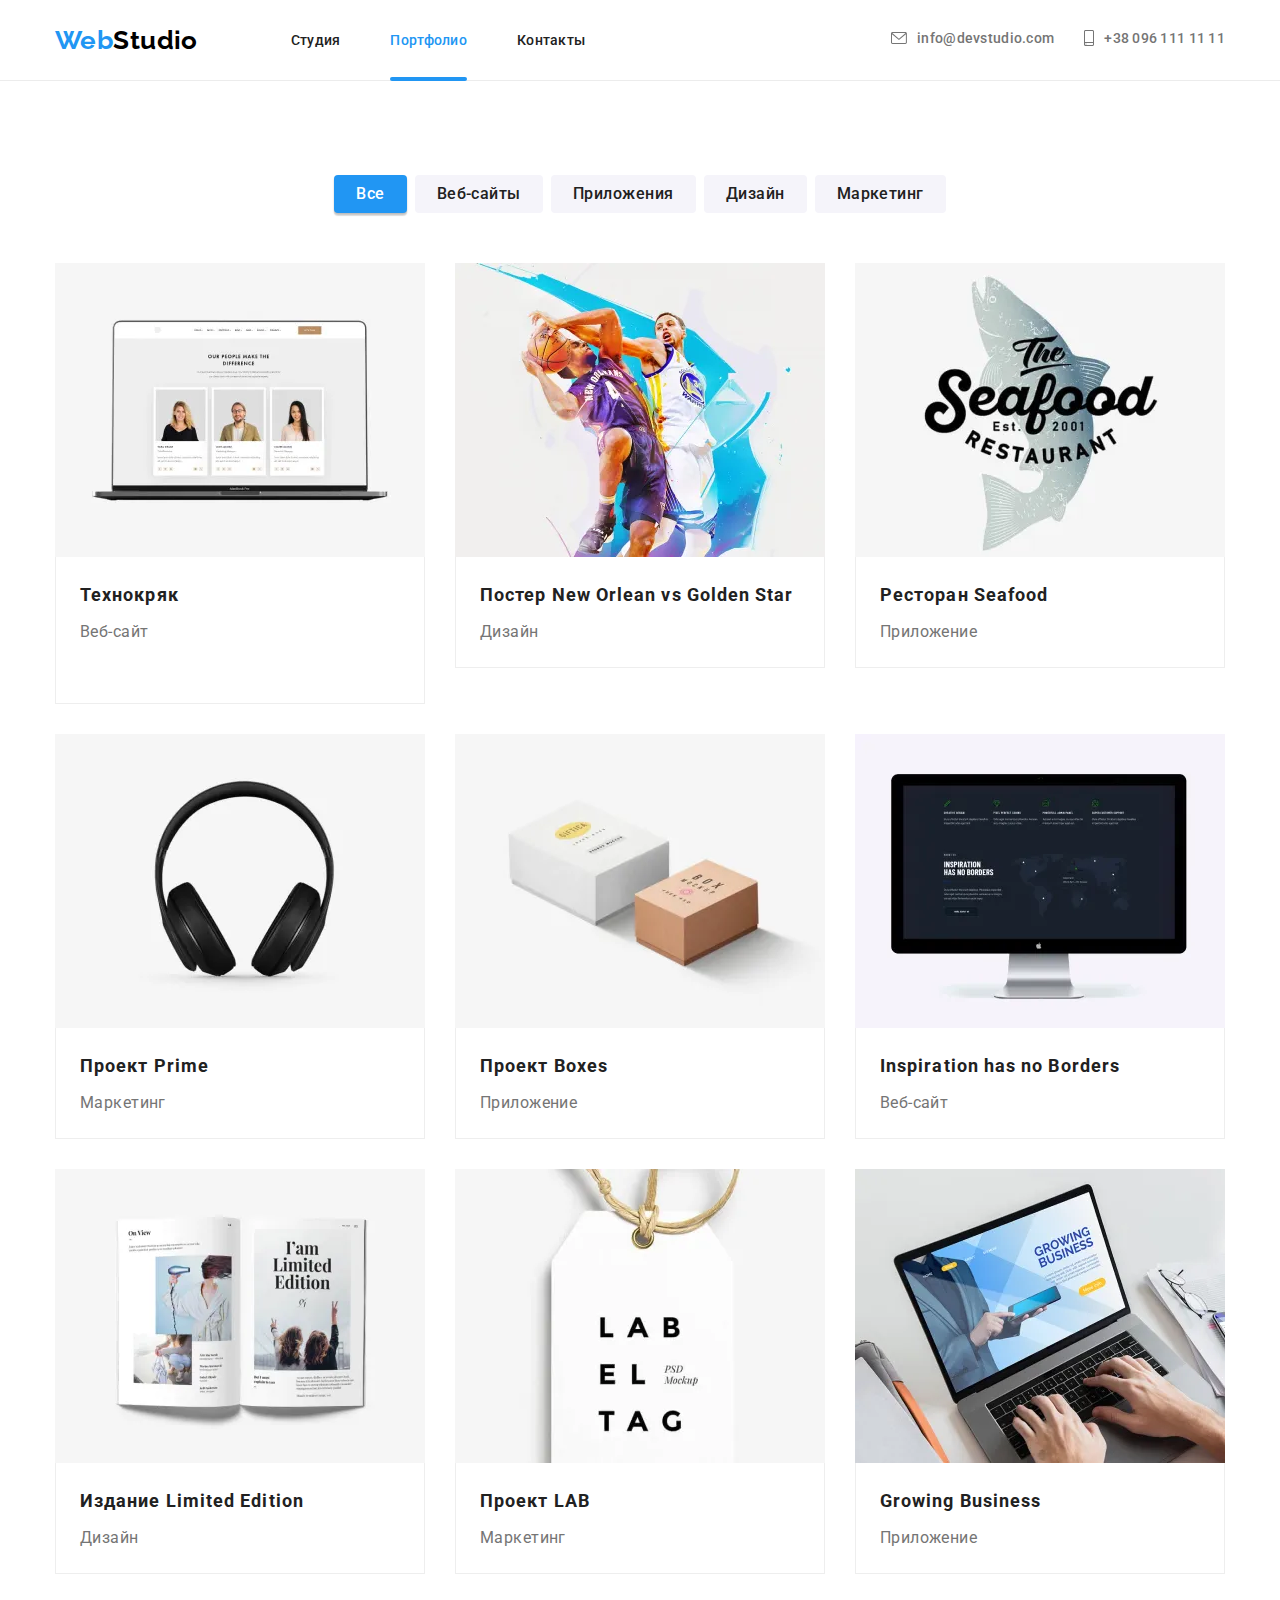
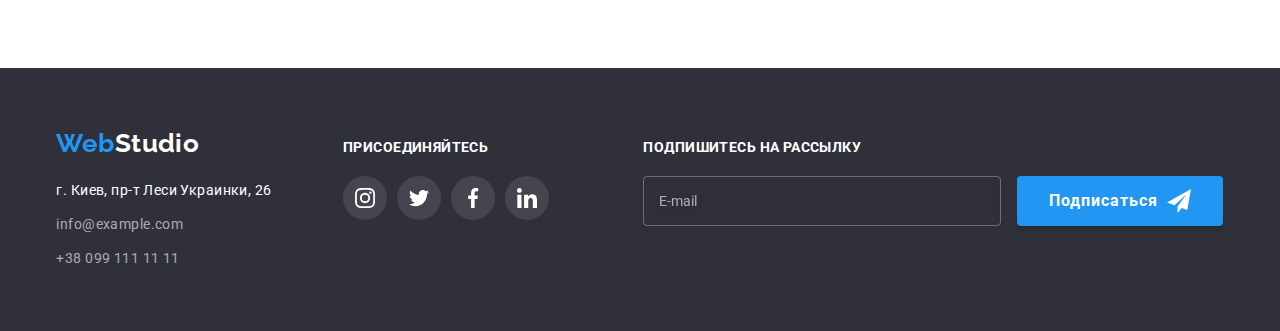
==== commit 3e348be2: "golden-master" ====
--- a/portfolio.html
+++ b/portfolio.html
@@ -62,13 +62,15 @@
           </li>
         </ul>
 
+        <!-- ========Burger Menu=========== -->
         <input class="visually-hidden" type="checkbox" id="checkbox" />
         <label class="burger" for="checkbox">
-          <span class="line top"> </span>
-          <span class="line center"> </span>
-          <span class="line bottom"> </span>
-
-          <!-- ========Burger Menu=========== -->
+          <div class="burger-menu-button">
+            <span class="line top"> </span>
+            <span class="line center"> </span>
+            <span class="line bottom"> </span>
+          </div>
+
           <div class="burger-menu">
             <nav class="burger-nav">
               <ul class="burger-nav__list list">
@@ -162,16 +164,67 @@
             </li>
           </ul>
 
-          <!-- galery -->
+          <!-- ================ GALERY =====================-->
+
           <ul class="galery__list list flex-cards">
-            <li class="galery__item">
+            <li class="galery__item galery__item_grown">
               <a class="galery__link" href="">
                 <div class="galery__thumb">
-                  <img
-                    class="galery__img"
-                    src="./images/portfolio/img-technokryak.jpg"
-                    alt="Ноутбук с открытым веб-сайтом Технокряк"
-                  />
+                  <picture>
+                    <source
+                      srcset="
+                        ./images/portfolio/tehno-desktop.webp    1x,
+                        ./images/portfolio/tehno-desktop@2x.webp 2x
+                      "
+                      media="(min-width: 1200px)"
+                      type="image/webp"
+                    />
+                    <source
+                      srcset="
+                        ./images/portfolio/tehno-desktop.jpg    1x,
+                        ./images/portfolio/tehno-desktop@2x.jpg 2x
+                      "
+                      media="(min-width: 1200px)"
+                    />
+
+                    <source
+                      srcset="
+                        ./images/portfolio/tehno-tablet.webp    1x,
+                        ./images/portfolio/tehno-tablet@2x.webp 2x
+                      "
+                      media="(min-width: 768px)"
+                      type="image/webp"
+                    />
+                    <source
+                      srcset="
+                        ./images/portfolio/tehno-tablet.jpg    1x,
+                        ./images/portfolio/tehno-tablet@2x.jpg 2x
+                      "
+                      media="(min-width: 768px)"
+                    />
+
+                    <source
+                      srcset="
+                        ./images/portfolio/tehno-mobile.webp    1x,
+                        ./images/portfolio/tehno-mobile@2x.webp 2x
+                      "
+                      media="(max-width: 767px)"
+                      type="image/webp"
+                    />
+                    <source
+                      srcset="
+                        ./images/portfolio/tehno-mobile.jpg    1x,
+                        ./images/portfolio/tehno-mobile@2x.jpg 2x
+                      "
+                      media="(max-width: 767px)"
+                    />
+
+                    <img
+                      class="galery__img"
+                      src="./images/portfolio/tehno-mobile.jpg"
+                      alt="Ноутбук с открытым веб-сайтом Технокряк"
+                    />
+                  </picture>
                   <div class="galery__overlay overlay-galery">
                     <p class="overlay-galery__text">
                       Ресурс предлагает комплексные предложения с разным уровнем
@@ -187,14 +240,64 @@
                 </div>
               </a>
             </li>
+
             <li class="galery__item">
               <a class="galery__link" href="">
                 <div class="galery__thumb">
-                  <img
-                    class="galery__img"
-                    src="./images/portfolio/img-poster-new-orlean.jpg"
-                    alt="Два баскетболиста из Нового Орлеана и Голден Стар борятся за мяч"
-                  />
+                  <picture>
+                    <source
+                      srcset="
+                        ./images/portfolio/poster-desktop.webp    1x,
+                        ./images/portfolio/poster-desktop@2x.webp 2x
+                      "
+                      media="(min-width: 1200px)"
+                      type="image/webp"
+                    />
+                    <source
+                      srcset="
+                        ./images/portfolio/poster-desktop.jpg    1x,
+                        ./images/portfolio/poster-desktop@2x.jpg 2x
+                      "
+                      media="(min-width: 1200px)"
+                    />
+
+                    <source
+                      srcset="
+                        ./images/portfolio/poster-tablet.webp    1x,
+                        ./images/portfolio/poster-tablet@2x.webp 2x
+                      "
+                      media="(min-width: 768px)"
+                      type="image/webp"
+                    />
+                    <source
+                      srcset="
+                        ./images/portfolio/poster-tablet.jpg    1x,
+                        ./images/portfolio/poster-tablet@2x.jpg 2x
+                      "
+                      media="(min-width: 768px)"
+                    />
+
+                    <source
+                      srcset="
+                        ./images/portfolio/poster-mobile.webp    1x,
+                        ./images/portfolio/poster-mobile@2x.webp 2x
+                      "
+                      media="(max-width: 767px)"
+                      type="image/webp"
+                    />
+                    <source
+                      srcset="
+                        ./images/portfolio/poster-mobile.jpg    1x,
+                        ./images/portfolio/poster-mobile@2x.jpg 2x
+                      "
+                      media="(max-width: 767px)"
+                    />
+                    <img
+                      class="galery__img"
+                      src="./images/portfolio/poster-mobile.jpg"
+                      alt="Два баскетболиста из Нового Орлеана и Голден Стар борятся за мяч"
+                    />
+                  </picture>
                   <div class="galery__overlay overlay-galery">
                     <p class="overlay-galery__text">
                       Lorem ipsum dolor, sit amet consectetur adipisicing elit.
@@ -211,14 +314,64 @@
                 </div>
               </a>
             </li>
+
             <li class="galery__item">
               <a class="galery__link" href="">
                 <div class="galery__thumb">
-                  <img
-                    class="galery__img"
-                    src="./images/portfolio/img-seafood.jpg"
-                    alt="Логотип ресторана Seafood на фоне рыбы"
-                  />
+                  <picture>
+                    <source
+                      srcset="
+                        ./images/portfolio/seafood-desktop.webp    1x,
+                        ./images/portfolio/seafood-desktop@2x.webp 2x
+                      "
+                      media="(min-width: 1200px)"
+                      type="image/webp"
+                    />
+                    <source
+                      srcset="
+                        ./images/portfolio/seafood-desktop.jpg    1x,
+                        ./images/portfolio/seafood-desktop@2x.jpg 2x
+                      "
+                      media="(min-width: 1200px)"
+                    />
+
+                    <source
+                      srcset="
+                        ./images/portfolio/seafood-tablet.webp    1x,
+                        ./images/portfolio/seafood-tablet@2x.webp 2x
+                      "
+                      media="(min-width: 768px)"
+                      type="image/webp"
+                    />
+                    <source
+                      srcset="
+                        ./images/portfolio/seafood-tablet.jpg    1x,
+                        ./images/portfolio/seafood-tablet@2x.jpg 2x
+                      "
+                      media="(min-width: 768px)"
+                    />
+
+                    <source
+                      srcset="
+                        ./images/portfolio/seafood-mobile.webp    1x,
+                        ./images/portfolio/seafood-mobile@2x.webp 2x
+                      "
+                      media="(max-width: 767px)"
+                      type="image/webp"
+                    />
+                    <source
+                      srcset="
+                        ./images/portfolio/seafood-mobile.jpg    1x,
+                        ./images/portfolio/seafood-mobile@2x.jpg 2x
+                      "
+                      media="(max-width: 767px)"
+                    />
+                    <img
+                      class="galery__img"
+                      src="./images/portfolio/seafood-mobile.jpg"
+                      alt="Логотип ресторана Seafood на фоне рыбы"
+                    />
+                  </picture>
                   <div class="galery__overlay overlay-galery">
                     <p class="overlay-galery__text">
                       Lorem ipsum dolor sit, amet consectetur adipisicing elit.
@@ -234,14 +387,64 @@
                 </div>
               </a>
             </li>
+
             <li class="galery__item">
               <a class="galery__link" href="">
                 <div class="galery__thumb">
-                  <img
-                    class="galery__img"
-                    src="./images/portfolio/img-prime.jpg"
-                    alt="Черные накладные наушники"
-                  />
+                  <picture>
+                    <source
+                      srcset="
+                        ./images/portfolio/prime-desktop.webp    1x,
+                        ./images/portfolio/prime-desktop@2x.webp 2x
+                      "
+                      media="(min-width: 1200px)"
+                      type="image/webp"
+                    />
+                    <source
+                      srcset="
+                        ./images/portfolio/prime-desktop.jpg    1x,
+                        ./images/portfolio/prime-desktop@2x.jpg 2x
+                      "
+                      media="(min-width: 1200px)"
+                    />
+
+                    <source
+                      srcset="
+                        ./images/portfolio/prime-tablet.webp    1x,
+                        ./images/portfolio/prime-tablet@2x.webp 2x
+                      "
+                      media="(min-width: 768px)"
+                      type="image/webp"
+                    />
+                    <source
+                      srcset="
+                        ./images/portfolio/prime-tablet.jpg    1x,
+                        ./images/portfolio/prime-tablet@2x.jpg 2x
+                      "
+                      media="(min-width: 768px)"
+                    />
+
+                    <source
+                      srcset="
+                        ./images/portfolio/prime-mobile.webp    1x,
+                        ./images/portfolio/prime-mobile@2x.webp 2x
+                      "
+                      media="(max-width: 767px)"
+                      type="image/webp"
+                    />
+                    <source
+                      srcset="
+                        ./images/portfolio/prime-mobile.jpg    1x,
+                        ./images/portfolio/prime-mobile@2x.jpg 2x
+                      "
+                      media="(max-width: 767px)"
+                    />
+                    <img
+                      class="galery__img"
+                      src="./images/portfolio/prime-mobile.jpg"
+                      alt="Черные накладные наушники"
+                    />
+                  </picture>
                   <div class="galery__overlay overlay-galery">
                     <p class="overlay-galery__text">
                       Ресурс предлагает комплексные предложения с разным уровнем
@@ -257,14 +460,64 @@
                 </div>
               </a>
             </li>
+
             <li class="galery__item">
               <a class="galery__link" href="">
                 <div class="galery__thumb">
-                  <img
-                    class="galery__img"
-                    src="./images/portfolio/img-boxes.jpg"
-                    alt="Две коробки Boxes, белая и коричневая"
-                  />
+                  <picture>
+                    <source
+                      srcset="
+                        ./images/portfolio/boxes-desktop.webp    1x,
+                        ./images/portfolio/boxes-desktop@2x.webp 2x
+                      "
+                      media="(min-width: 1200px)"
+                      type="image/webp"
+                    />
+                    <source
+                      srcset="
+                        ./images/portfolio/boxes-desktop.jpg    1x,
+                        ./images/portfolio/boxes-desktop@2x.jpg 2x
+                      "
+                      media="(min-width: 1200px)"
+                    />
+
+                    <source
+                      srcset="
+                        ./images/portfolio/boxes-tablet.webp    1x,
+                        ./images/portfolio/boxes-tablet@2x.webp 2x
+                      "
+                      media="(min-width: 768px)"
+                      type="image/webp"
+                    />
+                    <source
+                      srcset="
+                        ./images/portfolio/boxes-tablet.jpg    1x,
+                        ./images/portfolio/boxes-tablet@2x.jpg 2x
+                      "
+                      media="(min-width: 768px)"
+                    />
+
+                    <source
+                      srcset="
+                        ./images/portfolio/boxes-mobile.webp    1x,
+                        ./images/portfolio/boxes-mobile@2x.webp 2x
+                      "
+                      media="(max-width: 767px)"
+                      type="image/webp"
+                    />
+                    <source
+                      srcset="
+                        ./images/portfolio/boxes-mobile.jpg    1x,
+                        ./images/portfolio/boxes-mobile@2x.jpg 2x
+                      "
+                      media="(max-width: 767px)"
+                    />
+                    <img
+                      class="galery__img"
+                      src="./images/portfolio/boxes-mobile.jpg"
+                      alt="Две коробки Boxes, белая и коричневая"
+                    />
+                  </picture>
                   <div class="galery__overlay overlay-galery">
                     <p class="overlay-galery__text">
                       Ресурс предлагает комплексные предложения с разным уровнем
@@ -280,14 +533,64 @@
                 </div>
               </a>
             </li>
+
             <li class="galery__item">
               <a class="galery__link" href="">
                 <div class="galery__thumb">
-                  <img
-                    class="galery__img"
-                    src="./images/portfolio/img-inspiration.jpg"
-                    alt="Моноблок с открым веб-сайтом Inspiration has no Borders"
-                  />
+                  <picture>
+                    <source
+                      srcset="
+                        ./images/portfolio/inspiration-desktop.webp    1x,
+                        ./images/portfolio/inspiration-desktop@2x.webp 2x
+                      "
+                      media="(min-width: 1200px)"
+                      type="image/webp"
+                    />
+                    <source
+                      srcset="
+                        ./images/portfolio/inspiration-desktop.jpg    1x,
+                        ./images/portfolio/inspiration-desktop@2x.jpg 2x
+                      "
+                      media="(min-width: 1200px)"
+                    />
+
+                    <source
+                      srcset="
+                        ./images/portfolio/inspiration-tablet.webp    1x,
+                        ./images/portfolio/inspiration-tablet@2x.webp 2x
+                      "
+                      media="(min-width: 768px)"
+                      type="image/webp"
+                    />
+                    <source
+                      srcset="
+                        ./images/portfolio/inspiration-tablet.jpg    1x,
+                        ./images/portfolio/inspiration-tablet@2x.jpg 2x
+                      "
+                      media="(min-width: 768px)"
+                    />
+
+                    <source
+                      srcset="
+                        ./images/portfolio/inspiration-mobile.webp    1x,
+                        ./images/portfolio/inspiration-mobile@2x.webp 2x
+                      "
+                      media="(max-width: 767px)"
+                      type="image/webp"
+                    />
+                    <source
+                      srcset="
+                        ./images/portfolio/inspiration-mobile.jpg    1x,
+                        ./images/portfolio/inspiration-mobile@2x.jpg 2x
+                      "
+                      media="(max-width: 767px)"
+                    />
+                    <img
+                      class="galery__img"
+                      src="./images/portfolio/inspiration-mobile.jpg"
+                      alt="Моноблок с открым веб-сайтом Inspiration has no Borders"
+                    />
+                  </picture>
                   <div class="galery__overlay overlay-galery">
                     <p class="overlay-galery__text">
                       Ресурс предлагает комплексные предложения с разным уровнем
@@ -303,14 +606,64 @@
                 </div>
               </a>
             </li>
+
             <li class="galery__item">
               <a class="galery__link" href="">
                 <div class="galery__thumb">
-                  <img
-                    class="galery__img"
-                    src="./images/portfolio/img-limited-edition.jpg"
-                    alt="Разворот журнала Limited Edition"
-                  />
+                  <picture>
+                    <source
+                      srcset="
+                        ./images/portfolio/limited-desktop.webp    1x,
+                        ./images/portfolio/limited-desktop@2x.webp 2x
+                      "
+                      media="(min-width: 1200px)"
+                      type="image/webp"
+                    />
+                    <source
+                      srcset="
+                        ./images/portfolio/limited-desktop.jpg    1x,
+                        ./images/portfolio/limited-desktop@2x.jpg 2x
+                      "
+                      media="(min-width: 1200px)"
+                    />
+
+                    <source
+                      srcset="
+                        ./images/portfolio/limited-tablet.webp    1x,
+                        ./images/portfolio/limited-tablet@2x.webp 2x
+                      "
+                      media="(min-width: 768px)"
+                      type="image/webp"
+                    />
+                    <source
+                      srcset="
+                        ./images/portfolio/limited-tablet.jpg    1x,
+                        ./images/portfolio/limited-tablet@2x.jpg 2x
+                      "
+                      media="(min-width: 768px)"
+                    />
+
+                    <source
+                      srcset="
+                        ./images/portfolio/limited-mobile.webp    1x,
+                        ./images/portfolio/limited-mobile@2x.webp 2x
+                      "
+                      media="(max-width: 767px)"
+                      type="image/webp"
+                    />
+                    <source
+                      srcset="
+                        ./images/portfolio/limited-mobile.jpg    1x,
+                        ./images/portfolio/limited-mobile@2x.jpg 2x
+                      "
+                      media="(max-width: 767px)"
+                    />
+                    <img
+                      class="galery__img"
+                      src="./images/portfolio/limited-mobile.jpg"
+                      alt="Разворот журнала Limited Edition"
+                    />
+                  </picture>
                   <div class="galery__overlay overlay-galery">
                     <p class="overlay-galery__text">
                       Ресурс предлагает комплексные предложения с разным уровнем
@@ -326,14 +679,64 @@
                 </div>
               </a>
             </li>
+
             <li class="galery__item">
               <a class="galery__link" href="">
                 <div class="galery__thumb">
-                  <img
-                    class="galery__img"
-                    src="./images/portfolio/img-lab.jpg"
-                    alt="Белая бирка LAB EL TAG"
-                  />
+                  <picture>
+                    <source
+                      srcset="
+                        ./images/portfolio/lab-desktop.webp    1x,
+                        ./images/portfolio/lab-desktop@2x.webp 2x
+                      "
+                      media="(min-width: 1200px)"
+                      type="image/webp"
+                    />
+                    <source
+                      srcset="
+                        ./images/portfolio/lab-desktop.jpg    1x,
+                        ./images/portfolio/lab-desktop@2x.jpg 2x
+                      "
+                      media="(min-width: 1200px)"
+                    />
+
+                    <source
+                      srcset="
+                        ./images/portfolio/lab-tablet.webp    1x,
+                        ./images/portfolio/lab-tablet@2x.webp 2x
+                      "
+                      media="(min-width: 768px)"
+                      type="image/webp"
+                    />
+                    <source
+                      srcset="
+                        ./images/portfolio/lab-tablet.jpg    1x,
+                        ./images/portfolio/lab-tablet@2x.jpg 2x
+                      "
+                      media="(min-width: 768px)"
+                    />
+
+                    <source
+                      srcset="
+                        ./images/portfolio/lab-mobile.webp    1x,
+                        ./images/portfolio/lab-mobile@2x.webp 2x
+                      "
+                      media="(max-width: 767px)"
+                      type="image/webp"
+                    />
+                    <source
+                      srcset="
+                        ./images/portfolio/lab-mobile.jpg    1x,
+                        ./images/portfolio/lab-mobile@2x.jpg 2x
+                      "
+                      media="(max-width: 767px)"
+                    />
+                    <img
+                      class="galery__img"
+                      src="./images/portfolio/lab-mobile.jpg"
+                      alt="Белая бирка LAB"
+                    />
+                  </picture>
                   <div class="galery__overlay overlay-galery">
                     <p class="overlay-galery__text">
                       Lorem ipsum dolor sit amet consectetur adipisicing elit.
@@ -349,14 +752,64 @@
                 </div>
               </a>
             </li>
+
             <li class="galery__item">
               <a class="galery__link" href="">
                 <div class="galery__thumb">
-                  <img
-                    class="galery__img"
-                    src="./images/portfolio/img-growing.jpg"
-                    alt="Человек работает за ноутбуком с открытым приложением Growing Business"
-                  />
+                  <picture>
+                    <source
+                      srcset="
+                        ./images/portfolio/growing-desktop.webp    1x,
+                        ./images/portfolio/growing-desktop@2x.webp 2x
+                      "
+                      media="(min-width: 1200px)"
+                      type="image/webp"
+                    />
+                    <source
+                      srcset="
+                        ./images/portfolio/growing-desktop.jpg    1x,
+                        ./images/portfolio/growing-desktop@2x.jpg 2x
+                      "
+                      media="(min-width: 1200px)"
+                    />
+
+                    <source
+                      srcset="
+                        ./images/portfolio/growing-tablet.webp    1x,
+                        ./images/portfolio/growing-tablet@2x.webp 2x
+                      "
+                      media="(min-width: 768px)"
+                      type="image/webp"
+                    />
+                    <source
+                      srcset="
+                        ./images/portfolio/growing-tablet.jpg    1x,
+                        ./images/portfolio/growing-tablet@2x.jpg 2x
+                      "
+                      media="(min-width: 768px)"
+                    />
+
+                    <source
+                      srcset="
+                        ./images/portfolio/growing-mobile.webp    1x,
+                        ./images/portfolio/growing-mobile@2x.webp 2x
+                      "
+                      media="(max-width: 767px)"
+                      type="image/webp"
+                    />
+                    <source
+                      srcset="
+                        ./images/portfolio/growing-mobile.jpg    1x,
+                        ./images/portfolio/growing-mobile@2x.jpg 2x
+                      "
+                      media="(max-width: 767px)"
+                    />
+                    <img
+                      class="galery__img"
+                      src="./images/portfolio/growing-mobile.jpg"
+                      alt="Человек работает за ноутбуком с открытым приложением Growing Business"
+                    />
+                  </picture>
                   <div class="galery__overlay overlay-galery">
                     <p class="overlay-galery__text">
                       Lorem ipsum dolor sit amet consectetur adipisicing elit.
--- a/css/portfolio.min.css
+++ b/css/portfolio.min.css
@@ -1 +1 @@
-:root{--primary-text-color: #757575;--secondary-text-color: #212121;--accent-color: #2196f3;--main-white-color: #ffffff;--primary-background-color: #2f303a;--secondary-background-color: #f5f4fa;--address-cont-color: rgba(255, 255, 255, 0.6);--primary-logo-color: #000000;--header-border: #ececec;--socials-color: #afb1b8;--timing-function: 250ms cubic-bezier(0.4, 0, 0.2, 1)}.visually-hidden{position:absolute;width:1px;height:1px;margin:-1px;border:0;padding:0;white-space:nowrap;clip-path:inset(100%);clip:rect(0 0 0 0);overflow:hidden}body{font-family:"Roboto",roboto,-apple-system,BlinkMacSystemFont,avenir next,avenir,segoe ui,helvetica neue,helvetica,Cantarell,Ubuntu,noto,arial,sans-serif;font-size:14px;letter-spacing:.03em;background-color:var(--main-white-color);color:var(--primary-text-color)}p,h1,h2,h3,ul{margin:0;padding:0;border:0}.list{margin-top:0;margin-bottom:0;padding-left:0;list-style:none}.link{text-decoration:none}@media screen and (max-width: 479px){.container{min-width:300px;max-width:480px;margin:0 auto;padding:0 15px}}@media screen and (min-width: 480px){.container{width:480px;margin:0 auto;padding:0 15px}}@media screen and (min-width: 768px){.container{width:768px}}@media screen and (min-width: 1200px){.container{width:1200px;margin-right:auto;margin-left:auto}}.section{padding:60px 0}@media screen and (min-width: 1200px){.section{padding:94px 0}}.section-title{margin-bottom:30px;font-weight:700;font-size:28px;line-height:1.1785714286;text-align:center;color:var(--secondary-text-color)}@media screen and (min-width: 1200px){.section-title{margin-bottom:50px;font-weight:700;font-size:36px;line-height:1.1666666667}}.backdrop{position:fixed;top:0;left:0;width:100%;height:100%;z-index:9999;overflow-y:scroll;opacity:1;background-color:rgba(0,0,0,.4);transition:opacity var(--timing-function),visibility var(--timing-function)}.backdrop.is-hidden{opacity:0;visibility:hidden;pointer-events:none}.modal{position:absolute;top:50%;left:50%;z-index:9999;transform:translate(-50%, -50%) scale(1);width:450px;min-height:609px;background-color:#fff;box-shadow:0px 1px 3px rgba(0,0,0,.12),0px 1px 1px rgba(0,0,0,.14),0px 2px 1px rgba(0,0,0,.2);border-radius:4px;transition:transform var(--timing-function)}.backdrop.is-hidden .modal{transform:translate(-50%, -50%) scale(1.1)}@media screen and (min-width: 1200px){.modal{width:528px;min-height:581px}}.callback-form{padding:40px}.callback-form__title{display:inline-block;margin-bottom:12px;font-weight:700;font-size:20px;line-height:1.5;text-align:center;color:var(--secondary-text-color)}.callback-form__item{position:relative;margin-bottom:10px;display:flex;flex-direction:column}.callback-form__label{width:100%;margin-bottom:4px;font-weight:400;font-size:12px;line-height:1.1666666667;letter-spacing:.01em;color:var(--primary-text-color)}.callback-form__icon{position:absolute;bottom:11px;left:12px;fill:var(--secondary-text-color);transition:fill var(--timing-function)}.callback-form__input:focus+.callback-form__icon{fill:#2196f3}.callback-form__input{width:100%;padding:12px 16px 12px 42px;border:1px solid rgba(33,33,33,.2);border-radius:4px;transition:border-color var(--timing-function)}.callback-form__input:focus{border-color:var(--accent-color);outline:rgba(0,0,0,0)}.callback-form__textarea{resize:none;padding-left:16px}.callback-form__textarea::placeholder{font-size:14px;line-height:1.1428571429;letter-spacing:.01em;color:rgba(117,117,117,.5)}.policy-checkbox{flex-direction:row;align-items:center;margin-top:20px}.callback-form__check-icon{position:absolute;top:50%;left:13px;transform:translateY(-50%);width:16px;height:15px;cursor:pointer;opacity:0;transition:opacity var(--timing-function)}.policy-checkbox__input:checked+.policy-checkbox__label>.callback-form__check-icon{opacity:1}.policy-checkbox__label{display:inline-flex;align-items:center;margin:0;padding-left:13px;font-size:12px;line-height:1.1666666667;color:var(--primary-text-color)}@media screen and (min-width: 1200px){.policy-checkbox__label{font-size:14px;line-height:1.7142857143}}.policy-checkbox__label::before{content:"";display:inline-block;width:16px;height:15px;margin-right:8.38px;border:1.8px solid var(--secondary-text-color);border-radius:2px;transition:border-color var(--timing-function)}.policy-checkbox__input:checked+.policy-checkbox__label::before{border-color:var(--accent-color)}.policy-checkbox__input:focus-visible~.policy-checkbox__label::before{outline:2px solid rgba(5,34,195,.7)}.policy-checkbox__link{position:relative;padding-left:3.5px;border-bottom:1px solid var(--accent-color);color:var(--accent-color);font-weight:400;font-size:12px;line-height:1.1666666667;text-decoration:none;transition:color var(--timing-function)}.policy-checkbox__link:hover,.policy-checkbox__link:focus{color:var(--secondary-text-color)}@media screen and (min-width: 1200px){.policy-checkbox__link{font-size:14px;line-height:1.7142857143}}.policy-checkbox__link:before{content:"";position:absolute;left:0;bottom:-2px;display:block;width:100%;height:4px;background-color:var(--main-white-color);transform-origin:center;transform:scale(1);transition:transform var(--timing-function)}.policy-checkbox__link:hover:before,.policy-checkbox__link:focus:before{transform:scale(0)}.button{display:inline-block;font-family:inherit;font-weight:700;font-size:16px;line-height:1.875;text-align:center;letter-spacing:.06em;color:var(--secondary-text-color);background-color:var(--main-white-color);border:none;border-radius:4px;cursor:pointer}.button_primary{padding:10px 32px;color:var(--main-white-color);background-color:var(--accent-color);box-shadow:0px 4px 4px rgba(0,0,0,.15);transition:box-shadow var(--timing-function),background-color var(--timing-function)}.button_primary:hover,.button_primary:focus{background-color:#188ce8;box-shadow:0px 4px 4px rgba(0,0,0,.25)}.button_secondary{padding:6px 22px;font-weight:500;font-size:16px;line-height:1.625;text-align:center;letter-spacing:.03em;color:var(--secondary-text-color);background-color:var(--secondary-background-color);transition:box-shadow var(--timing-function),background-color var(--timing-function),color var(--timing-function)}.button_secondary:hover,.button_secondary:focus{color:var(--main-white-color);background-color:var(--accent-color);box-shadow:0px 3px 1px rgba(0,0,0,.1),0px 1px 2px rgba(0,0,0,.08),0px 2px 2px rgba(0,0,0,.12)}.button_secondary.active{color:var(--main-white-color);background-color:var(--accent-color);box-shadow:0px 3px 1px rgba(0,0,0,.1),0px 1px 2px rgba(0,0,0,.08),0px 2px 2px rgba(0,0,0,.12)}.modal__close-btn{position:absolute;top:8px;right:8px;display:flex;align-items:center;justify-content:center;height:30px;width:30px;padding:0;background-color:rgba(0,0,0,0);border:1px solid rgba(0,0,0,.1);border-radius:50px;cursor:pointer;transition:fill var(--timing-function)}.modal__close-btn:hover,.modal__close-btn:focus{fill:var(--accent-color)}.modal__button{display:flex;margin-top:30px;margin-right:auto;margin-left:auto;padding-left:55px;padding-right:55px}.socials{display:flex;justify-content:center;gap:10px;margin-top:16px}.socials__link{display:inline-flex;align-items:center;justify-content:center;width:44px;height:44px;border-radius:50%;transition:background-color var(--timing-function),fill var(--timing-function)}.socials__link:hover,.socials__link:focus{background-color:var(--accent-color);fill:var(--main-white-color)}.socials__link:hover .socials__icon,.socials__link:focus .socials__icon{fill:var(--main-white-color)}.socials__icon{width:20px;height:20px;fill:var(--socials-color)}.footer__socials{margin-top:20px}.socials__link_footer{background-color:rgba(255,255,255,.1);transition:background-color var(--timing-function)}.socials__link_footer:hover,.socials__link_footer:focus{background-color:var(--accent-color)}.socials__icon_footer{fill:var(--main-white-color)}.logo{text-decoration:none;font-family:"Raleway",roboto,-apple-system,BlinkMacSystemFont,avenir next,avenir,segoe ui,helvetica neue,helvetica,Cantarell,Ubuntu,noto,arial,sans-serif;font-weight:700;font-size:24px;line-height:1.1666666667;color:var(--primary-logo-color)}@media screen and (min-width: 1200px){.logo{font-weight:700;font-size:26px;line-height:1.1923076923}}.footer__logo{color:var(--main-white-color)}.logo_accent{color:var(--accent-color)}.header{border-bottom:1px solid var(--header-border)}@media screen and (max-width: 767px){.header{padding:16px 0}}.header__container{position:relative}@media screen and (min-width: 768px){.header__container{display:flex;align-items:center}}.nav{display:inline-flex;align-items:center}.nav__list{display:none}@media screen and (min-width: 768px){.nav__list{display:flex;margin-left:88px;margin-right:84px}}@media screen and (min-width: 1200px){.nav__list{margin-left:93px}}.nav__item:not(:last-child){margin-right:50px}.nav__link{display:block;padding-top:32px;padding-bottom:32px;text-decoration:none;font-weight:500;font-size:14px;line-height:1.1428571429;letter-spacing:.02em;color:var(--secondary-text-color);transition:color var(--timing-function)}.nav__link:hover,.nav__link:focus{color:var(--accent-color)}.nav__link_current{position:relative;color:var(--accent-color)}.nav__link_current::after{content:"";position:absolute;right:0;bottom:-1px;width:100%;height:4px;background-color:var(--accent-color);border-radius:2px}.contacts{display:none}@media screen and (min-width: 768px)and (max-width: 1199px){.contacts{display:inline-flex;flex-wrap:wrap;gap:10px}}@media screen and (min-width: 1200px){.contacts{display:flex;margin-left:auto}}@media screen and (min-width: 1200px){.contacts__item:not(:last-child){margin-right:30px}}.contacts__link{display:inline-flex;align-items:center;text-decoration:none;font-weight:500;font-size:12px;line-height:1.1666666667;letter-spacing:.02em;color:var(--primary-text-color);transition:color var(--timing-function)}.contacts__link:hover,.contacts__link:focus{color:var(--accent-color)}@media screen and (min-width: 1200px){.contacts__link{font-weight:500;font-size:14px;line-height:1.1428571429}}.contacts__icon{margin-right:10px;fill:#757575;transition:fill var(--timing-function)}.contacts__link:hover .contacts__icon,.contacts__link:focus .contacts__icon{fill:#2196f3}.line{position:absolute;right:22px;z-index:1000;display:block;width:24px;height:3px;background-color:#000;cursor:pointer}@media screen and (min-width: 768px){.line{display:none}}.line.top{top:4px;transform-origin:right;transition:transform var(--timing-function)}.line.center{top:12.5px;transform-origin:center;transition:transform var(--timing-function)}.line.bottom{top:21px;transform-origin:right;transition:transform var(--timing-function)}input:checked+label .line.bottom{transform:rotate(45deg)}input:checked+label .line.center{transform:scale(0)}input:checked+label .line.top{transform:rotate(-45deg)}.burger-menu{position:fixed;top:0;left:0;bottom:0;right:0;z-index:100;padding:48px 40px;display:none;background-color:#fff}input:checked+label .burger-menu{display:block}.burger-nav__item:not(:last-child){margin-bottom:32px}.burger-nav__link{font-weight:500;font-size:40px;line-height:1.175;color:var(--secondary-text-color)}.burger-nav__link_current{color:var(--accent-color)}.burger-contacts{position:absolute;bottom:134px;left:40px}.burger-contacts__item:not(:last-child){margin-bottom:32px}.burger-contacts__link_phone{font-weight:500;font-size:34px;line-height:1.1764705882;letter-spacing:.02em;color:var(--accent-color)}.burger-contacts__link_mail{font-weight:500;font-size:24px;line-height:1.1666666667;letter-spacing:.02em;color:var(--primary-text-color)}.burger-socials{position:absolute;bottom:48px;left:40px;display:flex;flex-wrap:wrap;row-gap:10px;margin-top:64px}.burger-socials__item{position:relative;padding-right:10px;margin-right:10px}.burger-socials__item:not(:last-child){border-right:1px solid rgba(33,33,33,.2)}.burger-socials__link{font-weight:500;font-size:18px;line-height:1.2222222222;color:var(--accent-color)}.filter__list{display:flex;flex-wrap:wrap;align-items:center;justify-content:flex-start;gap:8px;margin-bottom:40px}@media screen and (min-width: 768px){.filter__list{justify-content:center;margin-bottom:30px}}@media screen and (min-width: 1200px){.filter__list{margin-bottom:50px}}.galery__list{display:flex;flex-wrap:wrap;gap:30px}.galery__item{width:100%}@media screen and (min-width: 768px){.galery__item{width:calc((100% - 30px)/2)}}@media screen and (min-width: 1200px){.galery__item{width:calc((100% - 60px)/3)}}.galery__link{display:block;width:100%;transition:box-shadow var(--timing-function);text-decoration:none}.galery__link:hover,.galery__link:focus{box-shadow:0px 1px 1px rgba(0,0,0,.12),0px 4px 4px rgba(0,0,0,.06),1px 4px 6px rgba(0,0,0,.16)}.galery__thumb{position:relative;overflow:hidden}.galery__img{display:block;width:100%}.galery__overlay{position:absolute;bottom:-1px;left:0;z-index:5;display:flex;justify-content:center;align-items:center;width:100%;height:calc(100% + 1px);padding:24px;background:rgba(33,150,243,.9);transform:translateY(100%);transition:transform var(--timing-function)}.galery__link:hover .galery__overlay,.galery__link:focus .galery__overlay{transform:translateY(0)}.overlay-galery__text{font-weight:400;font-size:18px;line-height:1.5555555556;color:var(--main-white-color)}.galery__desc{padding:20px 24px;border:1px solid #eee;border-top:none}.galery__title{margin-bottom:4px;font-size:18px;line-height:2;letter-spacing:.06em;color:var(--secondary-text-color)}.galery__text{font-size:16px;line-height:1.875;color:var(--primary-text-color)}.footer{padding:60px 0;background-color:#000;background-color:var(--primary-background-color)}.container-footer{text-align:center}@media screen and (min-width: 768px){.container-footer{display:flex;flex-wrap:wrap;justify-content:space-evenly}}@media screen and (min-width: 1200px){.container-footer{align-items:baseline;text-align:start}}.address{margin-top:20px}@media screen and (max-width: 1199px){.address{margin-bottom:60px}}.address__item:not(:last-child){margin-bottom:10px}.address__link{text-decoration:none;line-height:1.71;font-style:normal;color:var(--address-cont-color);transition:color var(--timing-function)}.address__link_geo{color:var(--main-white-color)}.address__link_cont:hover,.address__link_cont:focus{color:var(--accent-color)}@media screen and (max-width: 767px){.join{margin-bottom:60px}}@media screen and (min-width: 1200px){.join{margin-left:70px;margin-right:93px;margin-bottom:40px}}.join__title{margin-bottom:20px;line-height:1.14;text-transform:uppercase;color:#fff}.subscribe-title{display:block}.subscribe__input{width:358px;height:50px;padding:15px;margin-right:12px;color:var(--main-white-color);background-color:rgba(0,0,0,0);border:1px solid rgba(255,255,255,.3);filter:drop-shadow(0px 4px 4px rgba(0, 0, 0, 0.15));border-radius:4px}.subscribe__input::placeholder{line-height:1.25;color:rgba(255,255,255,.6)}@media screen and (max-width: 1199px){.subscribe__input{width:100%;min-width:300px;margin-bottom:20px}}@media screen and (min-width: 768px)and (max-width: 1199px){.subscribe__input{width:450px}}.subscribe-button{display:inline-flex;align-items:center;font-weight:700;font-size:16px;line-height:1.875;letter-spacing:.06em;color:var(--main-white-color)}@media screen and (min-width: 768px)and (max-width: 1199px){.subscribe-button{display:flex;margin:0 auto}}.subscribe-button__icon{margin-left:10px}/*# sourceMappingURL=portfolio.min.css.map */+:root{--primary-text-color: #757575;--secondary-text-color: #212121;--accent-color: #2196f3;--main-white-color: #ffffff;--primary-background-color: #2f303a;--secondary-background-color: #f5f4fa;--address-cont-color: rgba(255, 255, 255, 0.6);--primary-logo-color: #000000;--header-border: #ececec;--socials-color: #afb1b8;--timing-function: 250ms cubic-bezier(0.4, 0, 0.2, 1)}.visually-hidden{position:absolute;width:1px;height:1px;margin:-1px;border:0;padding:0;white-space:nowrap;clip-path:inset(100%);clip:rect(0 0 0 0);overflow:hidden}body{font-family:"Roboto",roboto,-apple-system,BlinkMacSystemFont,avenir next,avenir,segoe ui,helvetica neue,helvetica,Cantarell,Ubuntu,noto,arial,sans-serif;font-size:14px;letter-spacing:.03em;background-color:var(--main-white-color);color:var(--primary-text-color)}p,h1,h2,h3,ul{margin:0;padding:0;border:0}.list{margin-top:0;margin-bottom:0;padding-left:0;list-style:none}.link{text-decoration:none}@media screen and (max-width: 479px){.container{min-width:300px;max-width:480px;margin:0 auto;padding:0 15px}}@media screen and (min-width: 480px){.container{width:480px;margin:0 auto;padding:0 15px}}@media screen and (min-width: 768px){.container{width:768px}}@media screen and (min-width: 1200px){.container{width:1200px;margin-right:auto;margin-left:auto}}.section{padding:60px 0}@media screen and (min-width: 1200px){.section{padding:94px 0}}.section-title{margin-bottom:30px;font-weight:700;font-size:28px;line-height:1.1785714286;text-align:center;color:var(--secondary-text-color)}@media screen and (min-width: 1200px){.section-title{margin-bottom:50px;font-weight:700;font-size:36px;line-height:1.1666666667}}.backdrop{position:fixed;top:0;left:0;width:100%;height:100%;z-index:9999;overflow-y:scroll;opacity:1;background-color:rgba(0,0,0,.4);transition:opacity var(--timing-function),visibility var(--timing-function)}.backdrop.is-hidden{opacity:0;visibility:hidden;pointer-events:none}.modal{position:absolute;top:50%;left:50%;z-index:9999;transform:translate(-50%, -50%) scale(1);width:450px;min-height:609px;background-color:#fff;box-shadow:0px 1px 3px rgba(0,0,0,.12),0px 1px 1px rgba(0,0,0,.14),0px 2px 1px rgba(0,0,0,.2);border-radius:4px;transition:transform var(--timing-function)}.backdrop.is-hidden .modal{transform:translate(-50%, -50%) scale(1.1)}@media screen and (min-width: 1200px){.modal{width:528px;min-height:581px}}.callback-form{padding:40px}.callback-form__title{display:inline-block;margin-bottom:12px;font-weight:700;font-size:20px;line-height:1.5;text-align:center;color:var(--secondary-text-color)}.callback-form__item{position:relative;margin-bottom:10px;display:flex;flex-direction:column}.callback-form__label{width:100%;margin-bottom:4px;font-weight:400;font-size:12px;line-height:1.1666666667;letter-spacing:.01em;color:var(--primary-text-color)}.callback-form__icon{position:absolute;bottom:11px;left:12px;fill:var(--secondary-text-color);transition:fill var(--timing-function)}.callback-form__input:focus+.callback-form__icon{fill:#2196f3}.callback-form__input{width:100%;padding:12px 16px 12px 42px;border:1px solid rgba(33,33,33,.2);border-radius:4px;transition:border-color var(--timing-function)}.callback-form__input:focus{border-color:var(--accent-color);outline:rgba(0,0,0,0)}.callback-form__textarea{resize:none;padding-left:16px}.callback-form__textarea::placeholder{font-size:14px;line-height:1.1428571429;letter-spacing:.01em;color:rgba(117,117,117,.5)}.policy-checkbox{flex-direction:row;align-items:center;margin-top:20px}.callback-form__check-icon{position:absolute;top:50%;left:13px;transform:translateY(-50%);width:16px;height:15px;cursor:pointer;opacity:0;transition:opacity var(--timing-function)}.policy-checkbox__input:checked+.policy-checkbox__label>.callback-form__check-icon{opacity:1}.policy-checkbox__label{display:inline-flex;align-items:center;margin:0;padding-left:13px;font-size:12px;line-height:1.1666666667;color:var(--primary-text-color)}@media screen and (min-width: 1200px){.policy-checkbox__label{font-size:14px;line-height:1.7142857143}}.policy-checkbox__label::before{content:"";display:inline-block;width:16px;height:15px;margin-right:8.38px;border:1.8px solid var(--secondary-text-color);border-radius:2px;transition:border-color var(--timing-function)}.policy-checkbox__input:checked+.policy-checkbox__label::before{border-color:var(--accent-color)}.policy-checkbox__input:focus-visible~.policy-checkbox__label::before{outline:2px solid rgba(5,34,195,.7)}.policy-checkbox__link{position:relative;padding-left:3.5px;border-bottom:1px solid var(--accent-color);color:var(--accent-color);font-weight:400;font-size:12px;line-height:1.1666666667;text-decoration:none;transition:color var(--timing-function)}.policy-checkbox__link:hover,.policy-checkbox__link:focus{color:var(--secondary-text-color)}@media screen and (min-width: 1200px){.policy-checkbox__link{font-size:14px;line-height:1.7142857143}}.policy-checkbox__link:before{content:"";position:absolute;left:0;bottom:-2px;display:block;width:100%;height:4px;background-color:var(--main-white-color);transform-origin:center;transform:scale(1);transition:transform var(--timing-function)}.policy-checkbox__link:hover:before,.policy-checkbox__link:focus:before{transform:scale(0)}.button{display:inline-block;font-family:inherit;font-weight:700;font-size:16px;line-height:1.875;text-align:center;letter-spacing:.06em;color:var(--secondary-text-color);background-color:var(--main-white-color);border:none;border-radius:4px;cursor:pointer}.button_primary{padding:10px 32px;color:var(--main-white-color);background-color:var(--accent-color);box-shadow:0px 4px 4px rgba(0,0,0,.15);transition:box-shadow var(--timing-function),background-color var(--timing-function)}.button_primary:hover,.button_primary:focus{background-color:#188ce8;box-shadow:0px 4px 4px rgba(0,0,0,.25)}.button_secondary{padding:6px 22px;font-weight:500;font-size:16px;line-height:1.625;text-align:center;letter-spacing:.03em;color:var(--secondary-text-color);background-color:var(--secondary-background-color);transition:box-shadow var(--timing-function),background-color var(--timing-function),color var(--timing-function)}.button_secondary:hover,.button_secondary:focus{color:var(--main-white-color);background-color:var(--accent-color);box-shadow:0px 3px 1px rgba(0,0,0,.1),0px 1px 2px rgba(0,0,0,.08),0px 2px 2px rgba(0,0,0,.12)}.button_secondary.active{color:var(--main-white-color);background-color:var(--accent-color);box-shadow:0px 3px 1px rgba(0,0,0,.1),0px 1px 2px rgba(0,0,0,.08),0px 2px 2px rgba(0,0,0,.12)}.modal__close-btn{position:absolute;top:8px;right:8px;display:flex;align-items:center;justify-content:center;height:30px;width:30px;padding:0;background-color:rgba(0,0,0,0);border:1px solid rgba(0,0,0,.1);border-radius:50px;cursor:pointer;transition:fill var(--timing-function)}.modal__close-btn:hover,.modal__close-btn:focus{fill:var(--accent-color)}.modal__button{display:flex;margin-top:30px;margin-right:auto;margin-left:auto;padding-left:55px;padding-right:55px}.socials{display:flex;justify-content:center;gap:10px;margin-top:16px}.socials__link{display:inline-flex;align-items:center;justify-content:center;width:44px;height:44px;border-radius:50%;transition:background-color var(--timing-function),fill var(--timing-function)}.socials__link:hover,.socials__link:focus{background-color:var(--accent-color);fill:var(--main-white-color)}.socials__link:hover .socials__icon,.socials__link:focus .socials__icon{fill:var(--main-white-color)}.socials__icon{width:20px;height:20px;fill:var(--socials-color)}.footer__socials{margin-top:20px}.socials__link_footer{background-color:rgba(255,255,255,.1);transition:background-color var(--timing-function)}.socials__link_footer:hover,.socials__link_footer:focus{background-color:var(--accent-color)}.socials__icon_footer{fill:var(--main-white-color)}.logo{text-decoration:none;font-family:"Raleway",roboto,-apple-system,BlinkMacSystemFont,avenir next,avenir,segoe ui,helvetica neue,helvetica,Cantarell,Ubuntu,noto,arial,sans-serif;font-weight:700;font-size:24px;line-height:1.1666666667;color:var(--primary-logo-color)}@media screen and (min-width: 1200px){.logo{font-weight:700;font-size:26px;line-height:1.1923076923}}.footer__logo{color:var(--main-white-color)}.logo_accent{color:var(--accent-color)}.header{border-bottom:1px solid var(--header-border)}@media screen and (max-width: 767px){.header{padding:16px 0}}.header__container{position:relative}@media screen and (min-width: 768px){.header__container{display:flex;align-items:center}}.nav{display:inline-flex;align-items:center}.nav__list{display:none}@media screen and (min-width: 768px){.nav__list{display:flex;margin-left:88px;margin-right:84px}}@media screen and (min-width: 1200px){.nav__list{margin-left:93px}}.nav__item:not(:last-child){margin-right:50px}.nav__link{display:block;padding-top:32px;padding-bottom:32px;text-decoration:none;font-weight:500;font-size:14px;line-height:1.1428571429;letter-spacing:.02em;color:var(--secondary-text-color);transition:color var(--timing-function)}.nav__link:hover,.nav__link:focus{color:var(--accent-color)}.nav__link_current{position:relative;color:var(--accent-color)}.nav__link_current::after{content:"";position:absolute;right:0;bottom:-1px;width:100%;height:4px;background-color:var(--accent-color);border-radius:2px}.contacts{display:none}@media screen and (min-width: 768px)and (max-width: 1199px){.contacts{display:inline-flex;flex-wrap:wrap;gap:10px}}@media screen and (min-width: 1200px){.contacts{display:flex;margin-left:auto}}@media screen and (min-width: 1200px){.contacts__item:not(:last-child){margin-right:30px}}.contacts__link{display:inline-flex;align-items:center;text-decoration:none;font-weight:500;font-size:12px;line-height:1.1666666667;letter-spacing:.02em;color:var(--primary-text-color);transition:color var(--timing-function)}.contacts__link:hover,.contacts__link:focus{color:var(--accent-color)}@media screen and (min-width: 1200px){.contacts__link{font-weight:500;font-size:14px;line-height:1.1428571429}}.contacts__icon{margin-right:10px;fill:#757575;transition:fill var(--timing-function)}.contacts__link:hover .contacts__icon,.contacts__link:focus .contacts__icon{fill:#2196f3}.burger-menu-button{position:absolute;right:22px;top:4px;z-index:1000;display:inline-block;width:24px;height:26px}.burger-menu-button:hover{cursor:pointer}.line{position:absolute;z-index:900;display:block;width:24px;height:3px;background-color:#000;cursor:pointer}@media screen and (min-width: 768px){.line{display:none}}.burger-menu-button:hover .line{background-color:var(--accent-color)}.line.top{top:0px;transform-origin:right;transition:transform var(--timing-function)}.line.center{top:8.5px;transform-origin:center;transition:transform var(--timing-function)}.line.bottom{top:17px;transform-origin:right;transition:transform var(--timing-function)}input:checked+label .line.bottom{transform:rotate(45deg)}input:checked+label .line.center{transform:scale(0)}input:checked+label .line.top{transform:rotate(-45deg)}.burger-menu{position:fixed;top:0;left:0;bottom:0;right:0;z-index:100;padding:48px 40px;display:none;background-color:#fff}input:checked+label .burger-menu{display:block}.burger-nav__item:not(:last-child){margin-bottom:32px}.burger-nav__link{font-weight:500;font-size:40px;line-height:1.175;color:var(--secondary-text-color)}.burger-nav__link_current{color:var(--accent-color)}.burger-contacts{position:absolute;bottom:134px;left:40px}.burger-contacts__item:not(:last-child){margin-bottom:32px}.burger-contacts__link_phone{font-weight:500;font-size:34px;line-height:1.1764705882;letter-spacing:.02em;color:var(--accent-color)}.burger-contacts__link_mail{font-weight:500;font-size:24px;line-height:1.1666666667;letter-spacing:.02em;color:var(--primary-text-color)}.burger-socials{position:absolute;bottom:48px;left:40px;display:flex;flex-wrap:wrap;row-gap:10px;margin-top:64px}.burger-socials__item{position:relative;padding-right:10px;margin-right:10px}.burger-socials__item:not(:last-child){border-right:1px solid rgba(33,33,33,.2)}.burger-socials__link{font-weight:500;font-size:18px;line-height:1.2222222222;color:var(--accent-color)}.filter__list{display:flex;flex-wrap:wrap;align-items:center;justify-content:flex-start;gap:8px;margin-bottom:40px}@media screen and (min-width: 768px){.filter__list{justify-content:center;margin-bottom:30px}}@media screen and (min-width: 1200px){.filter__list{margin-bottom:50px}}.galery__list{display:flex;flex-wrap:wrap;gap:30px}.galery__item{width:100%}@media screen and (min-width: 768px){.galery__item{width:calc((100% - 30px)/2)}}@media screen and (min-width: 1200px){.galery__item{width:calc((100% - 60px)/3)}}.galery__item_grown .galery__desc{padding-bottom:56px}.galery__link{display:block;width:100%;transition:box-shadow var(--timing-function);text-decoration:none}.galery__link:hover,.galery__link:focus{box-shadow:0px 1px 1px rgba(0,0,0,.12),0px 4px 4px rgba(0,0,0,.06),1px 4px 6px rgba(0,0,0,.16)}.galery__thumb{position:relative;overflow:hidden}.galery__img{display:block;width:100%}.galery__overlay{position:absolute;bottom:-1px;left:0;z-index:5;display:flex;justify-content:center;align-items:center;width:100%;height:calc(100% + 1px);padding:24px;background:rgba(33,150,243,.9);transform:translateY(100%);transition:transform var(--timing-function)}.galery__link:hover .galery__overlay,.galery__link:focus .galery__overlay{transform:translateY(0)}.overlay-galery__text{font-weight:400;font-size:18px;line-height:1.5555555556;color:var(--main-white-color)}.galery__desc{padding:20px 24px;border:1px solid #eee;border-top:none}.galery__title{margin-bottom:4px;font-size:18px;line-height:2;letter-spacing:.06em;color:var(--secondary-text-color)}.galery__text{font-size:16px;line-height:1.875;color:var(--primary-text-color)}.footer{padding:60px 0;background-color:#000;background-color:var(--primary-background-color)}.container-footer{text-align:center}@media screen and (min-width: 768px){.container-footer{display:flex;flex-wrap:wrap;justify-content:space-evenly}}@media screen and (min-width: 1200px){.container-footer{align-items:baseline;text-align:start}}.address{margin-top:20px}@media screen and (max-width: 1199px){.address{margin-bottom:60px}}.address__item:not(:last-child){margin-bottom:10px}.address__link{text-decoration:none;line-height:1.71;font-style:normal;color:var(--address-cont-color);transition:color var(--timing-function)}.address__link_geo{color:var(--main-white-color)}.address__link_cont:hover,.address__link_cont:focus{color:var(--accent-color)}@media screen and (max-width: 767px){.join{margin-bottom:60px}}@media screen and (min-width: 1200px){.join{margin-left:70px;margin-right:93px;margin-bottom:40px}}.join__title{margin-bottom:20px;line-height:1.14;text-transform:uppercase;color:#fff}.subscribe-title{display:block}.subscribe__input{width:358px;height:50px;padding:15px;margin-right:12px;color:var(--main-white-color);background-color:rgba(0,0,0,0);border:1px solid rgba(255,255,255,.3);filter:drop-shadow(0px 4px 4px rgba(0, 0, 0, 0.15));border-radius:4px}.subscribe__input::placeholder{line-height:1.25;color:rgba(255,255,255,.6)}@media screen and (max-width: 1199px){.subscribe__input{width:100%;min-width:300px;margin-bottom:20px}}@media screen and (min-width: 768px)and (max-width: 1199px){.subscribe__input{width:450px}}.subscribe-button{display:inline-flex;align-items:center;font-weight:700;font-size:16px;line-height:1.875;letter-spacing:.06em;color:var(--main-white-color)}@media screen and (min-width: 768px)and (max-width: 1199px){.subscribe-button{display:flex;margin:0 auto}}.subscribe-button__icon{margin-left:10px}/*# sourceMappingURL=portfolio.min.css.map */